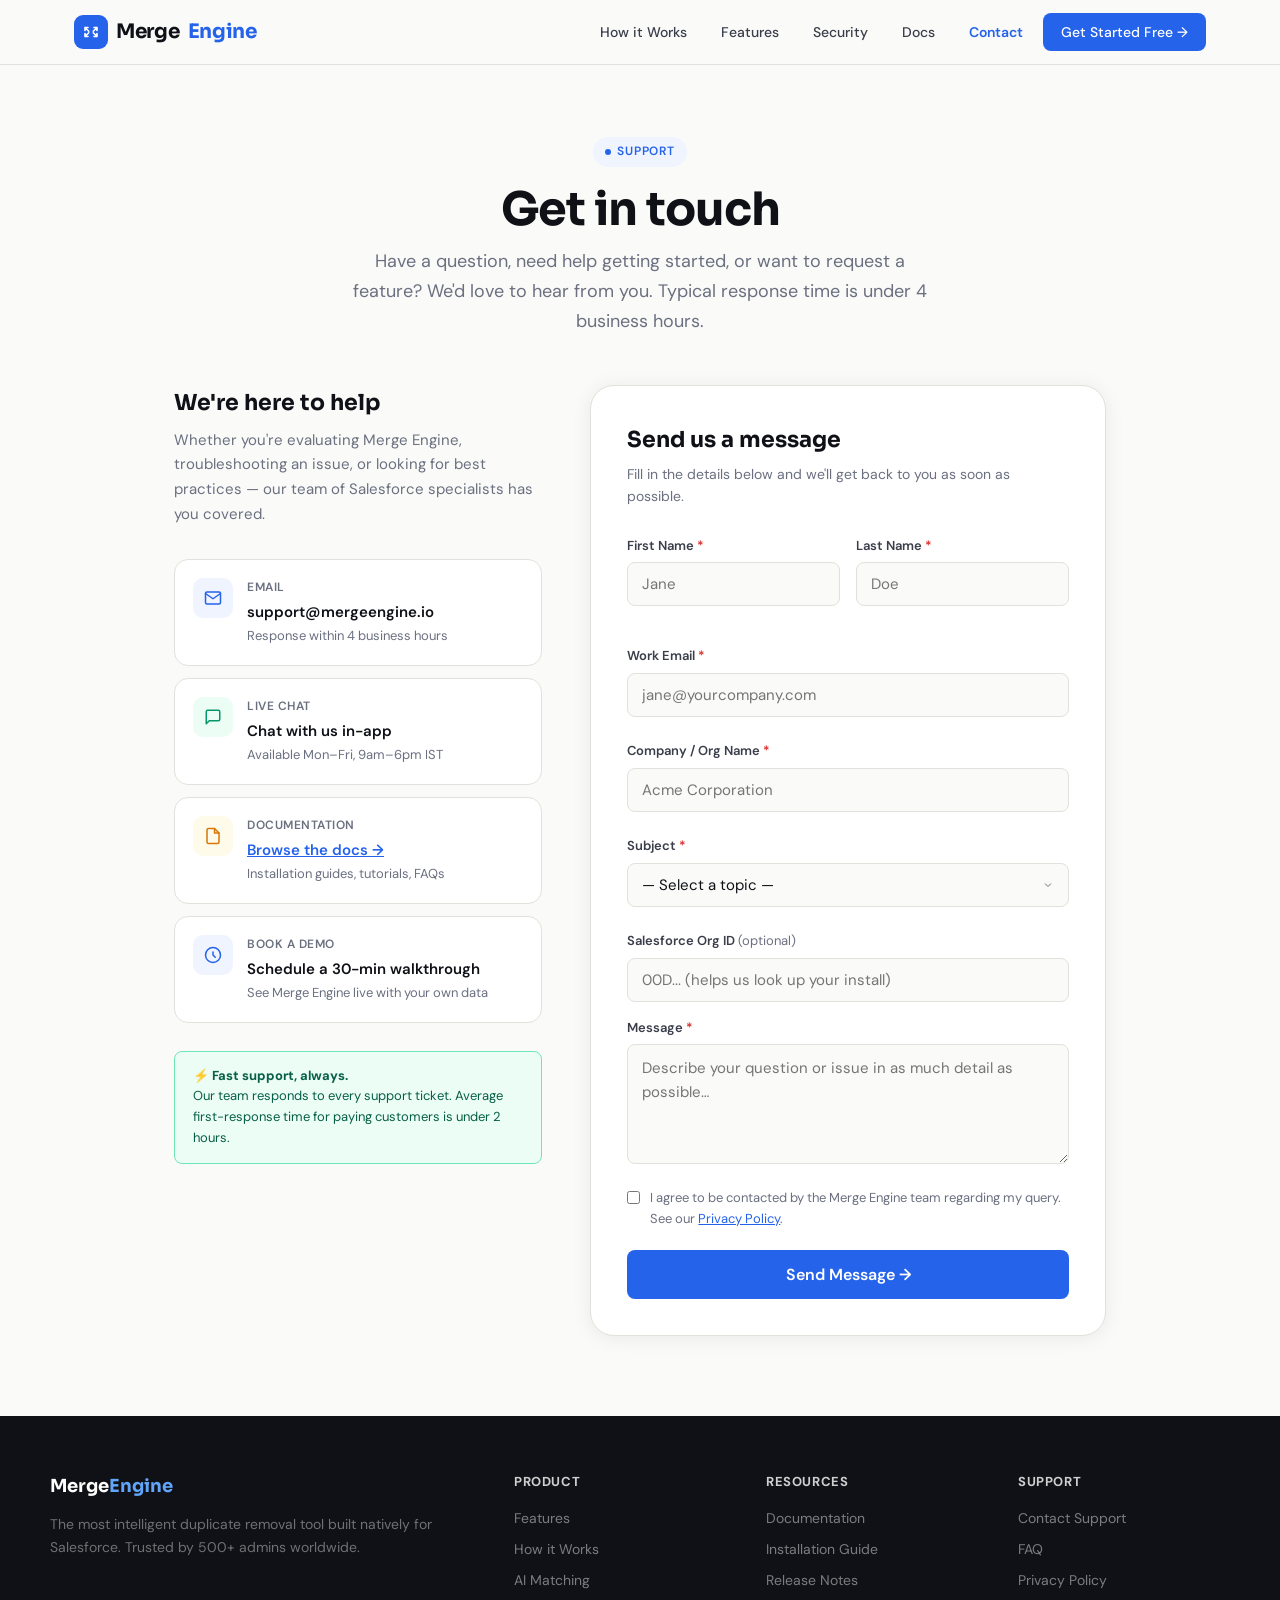
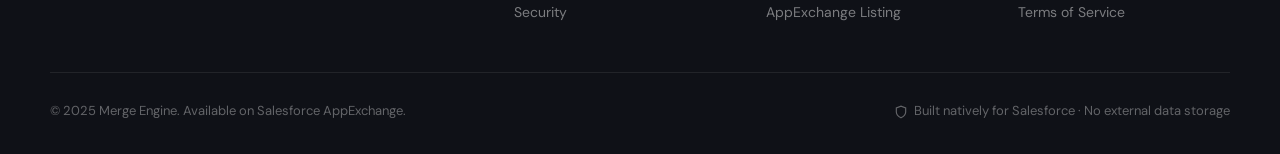
==== pages/contact.html @ 81a58c02 "Initial commit: Merge Website project" ====
<!DOCTYPE html>
<html lang="en">
<head>
<meta charset="UTF-8">
<meta name="viewport" content="width=device-width, initial-scale=1.0">
<title>Contact Us — Merge Engine</title>
<meta name="description" content="Get in touch with the Merge Engine team. We're here to help with installation, support, and any questions about Salesforce duplicate management.">
<link rel="preconnect" href="https://fonts.googleapis.com">
<link rel="preconnect" href="https://fonts.gstatic.com" crossorigin>
<link href="https://fonts.googleapis.com/css2?family=Sora:wght@300;400;500;600;700;800&family=DM+Sans:ital,opsz,wght@0,9..40,300;0,9..40,400;0,9..40,500;0,9..40,600;1,9..40,300&display=swap" rel="stylesheet">
<link rel="stylesheet" href="../css/styles.css">
</head>
<body>

<!-- LOADER -->
<div id="loader">
  <div class="loader-logo">Merge<span>Engine</span></div>
  <div class="loader-track"><div class="loader-fill" id="loaderFill"></div></div>
  <div class="loader-msg" id="loaderMsg">Loading…</div>
</div>

<!-- NAV -->
<nav id="mainNav">
  <div class="nav-inner">
    <a href="../index.html" class="nav-logo">
      <div class="logo-icon">
        <svg viewBox="0 0 24 24"><path d="M8 6H4v4M4 6l5 5M16 6h4v4M20 6l-5 5M8 18H4v-4M4 18l5-5M16 18h4v-4M20 18l-5-5"/></svg>
      </div>
      Merge<span style="color:var(--accent)">Engine</span>
    </a>
    <div class="nav-links">
      <a href="../index.html#how-it-works">How it Works</a>
      <a href="../index.html#features">Features</a>
      <a href="../index.html#security">Security</a>
      <a href="documentation.html">Docs</a>
      <a href="contact.html" style="color:var(--accent);font-weight:600">Contact</a>
      <a href="../index.html#get-started" class="nav-cta">Get Started Free →</a>
    </div>
    <button class="nav-hamburger" id="hamburger" aria-label="Menu">
      <span></span><span></span><span></span>
    </button>
  </div>
</nav>
<div class="mobile-menu" id="mobileMenu">
  <a href="../index.html#how-it-works" onclick="closeMobileMenu()">How it Works</a>
  <a href="../index.html#features" onclick="closeMobileMenu()">Features</a>
  <a href="../index.html#security" onclick="closeMobileMenu()">Security</a>
  <a href="documentation.html" onclick="closeMobileMenu()">Docs</a>
  <a href="contact.html" onclick="closeMobileMenu()">Contact</a>
  <a href="../index.html#get-started" onclick="closeMobileMenu()" style="background:var(--accent-soft);color:var(--accent);font-weight:600">Get Started Free →</a>
</div>

<!-- CONTACT HERO -->
<div class="contact-hero">
  <div class="section-tag" style="margin-bottom:16px"><div class="dot"></div> Support</div>
  <h1 class="section-headline" style="text-align:center;margin-bottom:12px">Get in touch</h1>
  <p class="section-sub center">Have a question, need help getting started, or want to request a feature? We'd love to hear from you. Typical response time is under 4 business hours.</p>
</div>

<!-- CONTACT GRID -->
<div class="contact-grid">

  <!-- LEFT: Info -->
  <div class="contact-info">
    <h3>We're here to help</h3>
    <p>Whether you're evaluating Merge Engine, troubleshooting an issue, or looking for best practices — our team of Salesforce specialists has you covered.</p>

    <div class="contact-method">
      <div class="cm-icon" style="background:var(--accent-soft)">
        <svg viewBox="0 0 24 24" stroke="var(--accent)"><path d="M4 4h16c1.1 0 2 .9 2 2v12c0 1.1-.9 2-2 2H4c-1.1 0-2-.9-2-2V6c0-1.1.9-2 2-2z"/><polyline points="22,6 12,13 2,6"/></svg>
      </div>
      <div>
        <div class="cm-label">Email</div>
        <div class="cm-value">support@mergeengine.io</div>
        <div class="cm-sub">Response within 4 business hours</div>
      </div>
    </div>

    <div class="contact-method">
      <div class="cm-icon" style="background:var(--green-soft)">
        <svg viewBox="0 0 24 24" stroke="var(--green)"><path d="M21 15a2 2 0 01-2 2H7l-4 4V5a2 2 0 012-2h14a2 2 0 012 2z"/></svg>
      </div>
      <div>
        <div class="cm-label">Live Chat</div>
        <div class="cm-value">Chat with us in-app</div>
        <div class="cm-sub">Available Mon–Fri, 9am–6pm IST</div>
      </div>
    </div>

    <div class="contact-method">
      <div class="cm-icon" style="background:var(--amber-soft)">
        <svg viewBox="0 0 24 24" stroke="var(--amber)"><path d="M14 2H6a2 2 0 00-2 2v16a2 2 0 002 2h12a2 2 0 002-2V8z"/><polyline points="14 2 14 8 20 8"/></svg>
      </div>
      <div>
        <div class="cm-label">Documentation</div>
        <div class="cm-value"><a href="documentation.html" style="color:var(--accent);text-decoration:underline">Browse the docs →</a></div>
        <div class="cm-sub">Installation guides, tutorials, FAQs</div>
      </div>
    </div>

    <div class="contact-method">
      <div class="cm-icon" style="background:var(--accent-soft)">
        <svg viewBox="0 0 24 24" stroke="var(--accent)"><circle cx="12" cy="12" r="10"/><path d="M12 8v4l3 3"/></svg>
      </div>
      <div>
        <div class="cm-label">Book a Demo</div>
        <div class="cm-value">Schedule a 30-min walkthrough</div>
        <div class="cm-sub">See Merge Engine live with your own data</div>
      </div>
    </div>

    <!-- Response time note -->
    <div style="margin-top:28px;background:var(--green-soft);border:1px solid #6ee7b7;border-radius:var(--radius-sm);padding:14px 18px;font-size:13px;color:#065f46;line-height:1.6">
      <strong>⚡ Fast support, always.</strong><br>
      Our team responds to every support ticket. Average first-response time for paying customers is under 2 hours.
    </div>
  </div>

  <!-- RIGHT: Form -->
  <div class="contact-form-card">
    <h3>Send us a message</h3>
    <p>Fill in the details below and we'll get back to you as soon as possible.</p>

    <form id="contactForm" novalidate>
      <div class="form-row">
        <div class="form-group">
          <label for="firstName">First Name <span style="color:var(--red)">*</span></label>
          <input type="text" id="firstName" name="firstName" placeholder="Jane" autocomplete="given-name">
          <span class="field-error" id="firstNameError"></span>
        </div>
        <div class="form-group">
          <label for="lastName">Last Name <span style="color:var(--red)">*</span></label>
          <input type="text" id="lastName" name="lastName" placeholder="Doe" autocomplete="family-name">
          <span class="field-error" id="lastNameError"></span>
        </div>
      </div>

      <div class="form-group">
        <label for="email">Work Email <span style="color:var(--red)">*</span></label>
        <input type="email" id="email" name="email" placeholder="jane@yourcompany.com" autocomplete="email">
        <span class="field-error" id="emailError"></span>
      </div>

      <div class="form-group">
        <label for="company">Company / Org Name <span style="color:var(--red)">*</span></label>
        <input type="text" id="company" name="company" placeholder="Acme Corporation" autocomplete="organization">
        <span class="field-error" id="companyError"></span>
      </div>

      <div class="form-group">
        <label for="subject">Subject <span style="color:var(--red)">*</span></label>
        <select id="subject" name="subject">
          <option value="">— Select a topic —</option>
          <option value="installation">Installation Help</option>
          <option value="merging">Merging Records Issue</option>
          <option value="ai-matching">AI / Duplicate Matching</option>
          <option value="billing">Billing &amp; Licensing</option>
          <option value="feature-request">Feature Request</option>
          <option value="demo">Request a Demo</option>
          <option value="security">Security / Compliance</option>
          <option value="other">Other</option>
        </select>
        <span class="field-error" id="subjectError"></span>
      </div>

      <div class="form-group">
        <label for="sfOrg">Salesforce Org ID <span style="color:var(--ink3);font-weight:400">(optional)</span></label>
        <input type="text" id="sfOrg" name="sfOrg" placeholder="00D... (helps us look up your install)">
      </div>

      <div class="form-group">
        <label for="message">Message <span style="color:var(--red)">*</span></label>
        <textarea id="message" name="message" placeholder="Describe your question or issue in as much detail as possible…"></textarea>
        <span class="field-error" id="messageError"></span>
      </div>

      <div class="form-group" style="flex-direction:row;align-items:flex-start;gap:10px;margin-bottom:20px">
        <input type="checkbox" id="consent" name="consent" style="width:auto;margin-top:3px;accent-color:var(--accent)">
        <label for="consent" style="font-size:13px;color:var(--ink3);font-weight:400;cursor:pointer">
          I agree to be contacted by the Merge Engine team regarding my query. See our <a href="privacy.html" style="color:var(--accent);text-decoration:underline">Privacy Policy</a>.
        </label>
      </div>

      <button type="submit" class="form-submit">
        <span class="btn-text">Send Message →</span>
        <span class="btn-spinner" style="display:none">
          <svg width="16" height="16" viewBox="0 0 24 24" fill="none" stroke="currentColor" stroke-width="2.5" style="animation:spin 0.8s linear infinite"><path d="M12 2v4M12 18v4M4.93 4.93l2.83 2.83M16.24 16.24l2.83 2.83M2 12h4M18 12h4M4.93 19.07l2.83-2.83M16.24 7.76l2.83-2.83"/></svg>
        </span>
      </button>
    </form>

    <div class="success-banner" id="successBanner">
      <h4>✓ Message sent successfully!</h4>
      <p>Thanks for reaching out. We'll reply to your email within 4 business hours. In the meantime, you might find your answer in our <a href="documentation.html" style="color:#047857;text-decoration:underline;font-weight:600">documentation</a>.</p>
    </div>
  </div>
</div>

<!-- FOOTER -->
<footer>
  <div class="footer-inner">
    <div class="footer-top">
      <div class="footer-brand">
        <div class="footer-logo-text">Merge<span>Engine</span></div>
        <p>The most intelligent duplicate removal tool built natively for Salesforce. Trusted by 500+ admins worldwide.</p>
      </div>
      <div class="footer-col">
        <h5>Product</h5>
        <a href="../index.html#features">Features</a>
        <a href="../index.html#how-it-works">How it Works</a>
        <a href="../index.html#ai">AI Matching</a>
        <a href="../index.html#security">Security</a>
      </div>
      <div class="footer-col">
        <h5>Resources</h5>
        <a href="documentation.html">Documentation</a>
        <a href="documentation.html#installation">Installation Guide</a>
        <a href="documentation.html#release-notes">Release Notes</a>
        <a href="https://appexchange.salesforce.com" target="_blank">AppExchange Listing</a>
      </div>
      <div class="footer-col">
        <h5>Support</h5>
        <a href="contact.html">Contact Support</a>
        <a href="../index.html#faq">FAQ</a>
        <a href="privacy.html">Privacy Policy</a>
        <a href="terms.html">Terms of Service</a>
      </div>
    </div>
    <div class="footer-bottom">
      <div style="font-size:13px;color:rgba(255,255,255,0.35)">© 2025 Merge Engine. Available on Salesforce AppExchange.</div>
      <div style="display:flex;align-items:center;gap:6px;font-size:13px;color:rgba(255,255,255,0.35)">
        <svg width="14" height="14" viewBox="0 0 24 24" fill="none" stroke="currentColor" stroke-width="2" stroke-linecap="round"><path d="M12 22s8-4 8-10V5l-8-3-8 3v7c0 6 8 10 8 10z"/></svg>
        Built natively for Salesforce · No external data storage
      </div>
    </div>
  </div>
</footer>

<style>
@keyframes spin { to { transform: rotate(360deg); } }
</style>
<script src="../js/main.js"></script>
</body>
</html>
---- css/styles.css ----
:root {
  --ink: #0f1117;
  --ink2: #3a3d4a;
  --ink3: #6b7080;
  --bg: #fafaf8;
  --bg2: #f3f2ee;
  --bg3: #eae9e3;
  --white: #ffffff;
  --accent: #2563eb;
  --accent2: #1d4ed8;
  --accent-soft: #eff4ff;
  --accent-mid: #bfcfff;
  --green: #059669;
  --green-soft: #ecfdf5;
  --amber: #d97706;
  --amber-soft: #fffbeb;
  --red: #dc2626;
  --red-soft: #fef2f2;
  --border: #e2e1db;
  --border2: #cccbc4;
  --radius: 14px;
  --radius-sm: 8px;
  --radius-lg: 24px;
  --shadow: 0 2px 20px rgba(15,17,23,0.07);
  --shadow-lg: 0 8px 48px rgba(15,17,23,0.12);
  --font: 'DM Sans', sans-serif;
  --font-display: 'Sora', sans-serif;
}
*,*::before,*::after{box-sizing:border-box;margin:0;padding:0}
html{scroll-behavior:smooth;font-size:16px}
body{font-family:var(--font);background:var(--bg);color:var(--ink);line-height:1.6;overflow-x:hidden}
img{max-width:100%;display:block}
a{color:inherit;text-decoration:none}
button{cursor:pointer;font-family:var(--font)}

/* ── LOADER ── */
#loader{position:fixed;inset:0;background:var(--white);z-index:9999;display:flex;flex-direction:column;align-items:center;justify-content:center;gap:20px;transition:opacity 0.5s,visibility 0.5s}
#loader.hidden{opacity:0;visibility:hidden;pointer-events:none}
.loader-logo{font-family:var(--font-display);font-size:28px;font-weight:700;letter-spacing:-0.5px;color:var(--ink)}
.loader-logo span{color:var(--accent)}
.loader-track{width:200px;height:3px;background:var(--bg3);border-radius:99px;overflow:hidden}
.loader-fill{height:100%;width:0;background:var(--accent);border-radius:99px;transition:width 0.4s ease}
.loader-msg{font-size:13px;color:var(--ink3);font-weight:400}

/* ── NAV ── */
nav{position:sticky;top:0;z-index:100;background:rgba(250,250,248,0.88);backdrop-filter:blur(16px);border-bottom:1px solid var(--border);transition:box-shadow 0.3s}
nav.scrolled{box-shadow:var(--shadow)}
.nav-inner{max-width:1180px;margin:0 auto;padding:0 24px;height:64px;display:flex;align-items:center;justify-content:space-between}
.nav-logo{font-family:var(--font-display);font-size:20px;font-weight:700;letter-spacing:-0.3px;display:flex;align-items:center;gap:8px}
.nav-logo .logo-icon{width:34px;height:34px;background:var(--accent);border-radius:9px;display:flex;align-items:center;justify-content:center}
.nav-logo .logo-icon svg{width:18px;height:18px;fill:none;stroke:#fff;stroke-width:2.2;stroke-linecap:round;stroke-linejoin:round}
.nav-links{display:flex;align-items:center;gap:6px}
.nav-links a{font-size:14px;font-weight:500;color:var(--ink2);padding:6px 14px;border-radius:var(--radius-sm);transition:background 0.15s,color 0.15s}
.nav-links a:hover{background:var(--bg2);color:var(--ink)}
.nav-cta{background:var(--accent);color:#fff!important;border-radius:var(--radius-sm);padding:8px 18px!important;font-size:14px!important;transition:background 0.15s,transform 0.1s!important}
.nav-cta:hover{background:var(--accent2)!important;transform:translateY(-1px)!important}
.nav-hamburger{display:none;flex-direction:column;gap:5px;padding:6px;border:none;background:none;cursor:pointer}
.nav-hamburger span{display:block;width:22px;height:2px;background:var(--ink);border-radius:2px;transition:all 0.25s}
.mobile-menu{display:none;position:fixed;top:64px;left:0;right:0;background:var(--white);border-bottom:1px solid var(--border);padding:16px 24px;flex-direction:column;gap:4px;z-index:99}
.mobile-menu.open{display:flex}
.mobile-menu a{font-size:15px;font-weight:500;color:var(--ink2);padding:10px 14px;border-radius:var(--radius-sm);transition:background 0.15s}
.mobile-menu a:hover{background:var(--bg2)}

/* ── SECTIONS ── */
.section{padding:88px 24px}
.section-inner{max-width:1180px;margin:0 auto}
.section-tag{display:inline-flex;align-items:center;gap:6px;font-size:12px;font-weight:600;text-transform:uppercase;letter-spacing:0.8px;color:var(--accent);background:var(--accent-soft);padding:5px 12px;border-radius:99px;margin-bottom:16px}
.section-tag .dot{width:6px;height:6px;background:var(--accent);border-radius:50%}
h1,h2,h3{font-family:var(--font-display)}
.hero-headline{font-size:clamp(42px,6vw,76px);font-weight:800;line-height:1.08;letter-spacing:-2px;color:var(--ink);margin-bottom:22px}
.hero-headline em{font-style:normal;color:var(--accent)}
.section-headline{font-size:clamp(30px,4vw,46px);font-weight:700;line-height:1.15;letter-spacing:-1px;color:var(--ink);margin-bottom:14px}
.section-sub{font-size:clamp(16px,2vw,18px);color:var(--ink3);line-height:1.65;max-width:580px}
.section-sub.center{margin:0 auto;text-align:center}

/* ── HERO ── */
.hero{padding:80px 24px 0;overflow:hidden}
.hero-inner{max-width:1180px;margin:0 auto;display:grid;grid-template-columns:1fr 1fr;gap:64px;align-items:center}
.hero-badge{display:inline-flex;align-items:center;gap:8px;background:var(--green-soft);border:1px solid #a7f3d0;color:#065f46;font-size:12px;font-weight:600;padding:5px 12px;border-radius:99px;margin-bottom:24px}
.hero-badge .pulse{width:8px;height:8px;background:var(--green);border-radius:50%;animation:pulse 2s infinite}
@keyframes pulse{0%,100%{transform:scale(1);opacity:1}50%{transform:scale(1.4);opacity:0.7}}
.hero-desc{font-size:18px;color:var(--ink3);line-height:1.65;margin-bottom:32px;max-width:480px}
.hero-actions{display:flex;flex-wrap:wrap;gap:12px;align-items:center}
.btn-primary{display:inline-flex;align-items:center;gap:8px;background:var(--accent);color:#fff;font-family:var(--font);font-size:16px;font-weight:600;padding:14px 28px;border-radius:var(--radius-sm);border:none;transition:background 0.15s,transform 0.15s,box-shadow 0.15s;box-shadow:0 4px 14px rgba(37,99,235,0.35)}
.btn-primary:hover{background:var(--accent2);transform:translateY(-2px);box-shadow:0 8px 24px rgba(37,99,235,0.4)}
.btn-secondary{display:inline-flex;align-items:center;gap:8px;background:var(--white);color:var(--ink);font-family:var(--font);font-size:16px;font-weight:500;padding:14px 28px;border-radius:var(--radius-sm);border:1.5px solid var(--border2);transition:background 0.15s,border-color 0.15s}
.btn-secondary:hover{background:var(--bg2);border-color:var(--ink3)}
.hero-trust{margin-top:40px;display:flex;align-items:center;gap:14px;flex-wrap:wrap}
.hero-trust-text{font-size:13px;color:var(--ink3)}
.hero-trust-avatars{display:flex}
.avatar{width:32px;height:32px;border-radius:50%;border:2px solid var(--white);background:var(--accent-mid);margin-left:-8px;display:flex;align-items:center;justify-content:center;font-size:11px;font-weight:700;color:var(--accent)}
.avatar:first-child{margin-left:0}
.hero-stars{display:flex;align-items:center;gap:4px;color:#f59e0b;font-size:14px}
.hero-visual{position:relative}
.hero-mockup{background:var(--white);border:1px solid var(--border);border-radius:var(--radius-lg);overflow:hidden;box-shadow:var(--shadow-lg);animation:floatUp 0.8s ease 0.3s both}
@keyframes floatUp{from{opacity:0;transform:translateY(24px)}to{opacity:1;transform:translateY(0)}}
.mockup-bar{background:var(--bg2);padding:12px 16px;display:flex;align-items:center;gap:8px;border-bottom:1px solid var(--border)}
.mockup-dots{display:flex;gap:6px}
.mockup-dot{width:11px;height:11px;border-radius:50%}
.mockup-dot.r{background:#fc5f57}
.mockup-dot.y{background:#febc2e}
.mockup-dot.g{background:#28c840}
.mockup-title{font-size:12px;font-weight:600;color:var(--ink3);margin:0 auto}
.mockup-body{padding:20px}
.mockup-header{display:flex;align-items:center;gap:10px;margin-bottom:16px}
.mockup-icon{width:36px;height:36px;background:var(--accent);border-radius:9px;display:flex;align-items:center;justify-content:center}
.mockup-icon svg{width:18px;height:18px;stroke:#fff;fill:none;stroke-width:2;stroke-linecap:round}
.mockup-text h4{font-size:16px;font-weight:700;font-family:var(--font-display);color:var(--ink)}
.mockup-text p{font-size:12px;color:var(--ink3)}
.mockup-modes{display:flex;gap:6px;margin-bottom:16px}
.mockup-mode{flex:1;padding:8px;border-radius:var(--radius-sm);font-size:12px;font-weight:600;text-align:center;border:1.5px solid var(--border)}
.mockup-mode.active{background:var(--accent-soft);border-color:var(--accent-mid);color:var(--accent)}
.mockup-mode.ai{display:flex;align-items:center;justify-content:center;gap:4px}
.ai-badge{background:var(--accent);color:#fff;font-size:9px;font-weight:700;padding:1px 5px;border-radius:4px}
.mockup-group{background:var(--bg);border:1px solid var(--border);border-radius:var(--radius-sm);margin-bottom:8px;overflow:hidden}
.group-header{background:var(--bg2);padding:8px 12px;display:flex;align-items:center;gap:8px;font-size:11px;font-weight:600}
.group-badge{background:var(--accent-soft);color:var(--accent);padding:2px 7px;border-radius:4px;font-size:10px}
.group-count{color:var(--ink3);margin-left:auto;font-size:10px}
.group-row{padding:8px 12px;display:flex;align-items:center;gap:8px;border-top:1px solid var(--border);font-size:11px}
.group-row.primary{background:#f0fdf4}
.star{color:#f59e0b;font-size:12px}
.row-name{font-weight:600;color:var(--ink);flex:1}
.row-email{color:var(--ink3);font-size:10px}
.match-pct{background:var(--green-soft);color:var(--green);font-size:10px;font-weight:700;padding:2px 6px;border-radius:4px}
.merge-btn{display:block;width:100%;margin-top:12px;background:var(--accent);color:#fff;border:none;border-radius:var(--radius-sm);padding:10px;font-size:13px;font-weight:600;cursor:pointer;transition:background 0.15s}
.merge-btn:hover{background:var(--accent2)}
.floating-card{position:absolute;background:var(--white);border:1px solid var(--border);border-radius:var(--radius);padding:12px 16px;box-shadow:var(--shadow-lg);font-size:12px;animation:floatCard 6s ease-in-out infinite}
.fc-1{top:-18px;right:-16px;animation-delay:-2s}
.fc-2{bottom:60px;left:-24px;animation-delay:-4s}
@keyframes floatCard{0%,100%{transform:translateY(0)}50%{transform:translateY(-8px)}}
.fc-num{font-size:22px;font-weight:800;font-family:var(--font-display);color:var(--accent)}
.fc-label{color:var(--ink3);font-size:11px;margin-top:1px}
.fc-icon{display:flex;align-items:center;gap:6px;margin-bottom:4px}
.fc-dot{width:8px;height:8px;border-radius:50%}

/* ── STATS BAR ── */
.stats-bar{background:var(--ink);padding:40px 24px}
.stats-inner{max-width:1180px;margin:0 auto;display:grid;grid-template-columns:repeat(4,1fr);gap:1px;background:rgba(255,255,255,0.08);border-radius:var(--radius)}
.stat-item{background:var(--ink);padding:28px 24px;border-radius:var(--radius);text-align:center}
.stat-num{font-family:var(--font-display);font-size:clamp(28px,4vw,42px);font-weight:800;color:#fff;letter-spacing:-1px}
.stat-label{font-size:14px;color:rgba(255,255,255,0.5);margin-top:4px;font-weight:400}

/* ── HOW IT WORKS ── */
.steps{display:grid;grid-template-columns:repeat(4,1fr);gap:0;margin-top:60px;position:relative}
.steps::before{content:'';position:absolute;top:32px;left:calc(25% - 2px);right:calc(25% - 2px);height:2px;background-image:repeating-linear-gradient(90deg,var(--accent-mid) 0,var(--accent-mid) 6px,transparent 6px,transparent 12px)}
.step-card{padding:0 20px;text-align:center;position:relative}
.step-num{width:64px;height:64px;border-radius:50%;background:var(--white);border:2px solid var(--accent-mid);display:flex;align-items:center;justify-content:center;font-family:var(--font-display);font-size:22px;font-weight:800;color:var(--accent);margin:0 auto 20px;position:relative;z-index:1;box-shadow:0 0 0 6px var(--bg)}
.step-title{font-family:var(--font-display);font-size:16px;font-weight:700;color:var(--ink);margin-bottom:8px}
.step-desc{font-size:14px;color:var(--ink3);line-height:1.6}

/* ── FEATURES ── */
.features-grid{display:grid;grid-template-columns:1fr 1fr;gap:24px;margin-top:56px}
.feature-card{background:var(--white);border:1px solid var(--border);border-radius:var(--radius-lg);padding:32px;transition:box-shadow 0.2s,transform 0.2s}
.feature-card:hover{box-shadow:var(--shadow-lg);transform:translateY(-3px)}
.feature-card.wide{grid-column:span 2}
.feature-icon{width:48px;height:48px;border-radius:var(--radius-sm);display:flex;align-items:center;justify-content:center;margin-bottom:20px}
.feature-icon svg{width:22px;height:22px;stroke-width:2;stroke-linecap:round;stroke-linejoin:round}
.feature-icon.blue{background:var(--accent-soft)}
.feature-icon.blue svg{stroke:var(--accent)}
.feature-icon.green{background:var(--green-soft)}
.feature-icon.green svg{stroke:var(--green)}
.feature-icon.amber{background:var(--amber-soft)}
.feature-icon.amber svg{stroke:var(--amber)}
.feature-icon.red{background:var(--red-soft)}
.feature-icon.red svg{stroke:var(--red)}
.feature-card h3{font-family:var(--font-display);font-size:20px;font-weight:700;color:var(--ink);margin-bottom:10px;letter-spacing:-0.3px}
.feature-card p{font-size:15px;color:var(--ink3);line-height:1.65}
.feature-tags{display:flex;flex-wrap:wrap;gap:6px;margin-top:18px}
.feature-tag{font-size:12px;font-weight:500;padding:4px 10px;border-radius:6px;background:var(--bg2);color:var(--ink2)}

/* ── AI SECTION ── */
.ai-section{background:linear-gradient(135deg,#0f1117 0%,#1a1d2e 50%,#0f1117 100%);padding:88px 24px;position:relative;overflow:hidden}
.ai-bg-grid{position:absolute;inset:0;background-image:linear-gradient(rgba(37,99,235,0.07) 1px,transparent 1px),linear-gradient(90deg,rgba(37,99,235,0.07) 1px,transparent 1px);background-size:40px 40px;pointer-events:none}
.ai-inner{max-width:1180px;margin:0 auto;position:relative;display:grid;grid-template-columns:1fr 1fr;gap:64px;align-items:center}
.ai-tag{display:inline-flex;align-items:center;gap:6px;background:rgba(37,99,235,0.2);border:1px solid rgba(37,99,235,0.3);color:#93c5fd;font-size:12px;font-weight:600;padding:5px 12px;border-radius:99px;margin-bottom:16px;text-transform:uppercase;letter-spacing:0.8px}
.ai-headline{font-family:var(--font-display);font-size:clamp(28px,4vw,44px);font-weight:800;letter-spacing:-1px;color:#fff;line-height:1.1;margin-bottom:16px}
.ai-sub{font-size:16px;color:rgba(255,255,255,0.55);line-height:1.65;margin-bottom:32px}
.ai-chips{display:flex;flex-wrap:wrap;gap:8px;margin-bottom:28px}
.ai-chip{display:flex;align-items:center;gap:6px;background:rgba(255,255,255,0.07);border:1px solid rgba(255,255,255,0.12);color:rgba(255,255,255,0.75);font-size:13px;font-weight:500;padding:7px 14px;border-radius:99px}
.ai-chip .chip-dot{width:7px;height:7px;border-radius:50%;background:#60a5fa}
.ai-visual{background:rgba(255,255,255,0.04);border:1px solid rgba(255,255,255,0.1);border-radius:var(--radius-lg);padding:24px;backdrop-filter:blur(8px)}
.ai-field-grid{display:flex;flex-wrap:wrap;gap:8px;margin-top:14px}
.ai-field-chip{padding:8px 14px;border-radius:99px;font-size:13px;font-weight:500;cursor:pointer;transition:all 0.2s}
.ai-field-chip.selected{background:rgba(37,99,235,0.3);border:1.5px solid #60a5fa;color:#93c5fd}
.ai-field-chip.unselected{background:rgba(255,255,255,0.06);border:1px solid rgba(255,255,255,0.12);color:rgba(255,255,255,0.5)}
.ai-mode-row{display:flex;gap:6px;margin-top:6px}
.ai-mode-btn{flex:1;padding:5px;border-radius:6px;border:1px solid rgba(255,255,255,0.12);background:rgba(255,255,255,0.05);color:rgba(255,255,255,0.5);font-size:11px;font-weight:600;cursor:pointer;transition:all 0.2s}
.ai-mode-btn.active{background:rgba(37,99,235,0.3);border-color:#60a5fa;color:#93c5fd}
.ai-result-preview{margin-top:20px;background:rgba(255,255,255,0.04);border:1px solid rgba(255,255,255,0.08);border-radius:var(--radius-sm);overflow:hidden}
.ai-result-row{padding:10px 14px;display:flex;align-items:center;gap:10px;border-bottom:1px solid rgba(255,255,255,0.06);font-size:12px;color:rgba(255,255,255,0.7)}
.ai-result-row:last-child{border-bottom:none}
.ai-match-pct{font-weight:700;font-size:13px;color:#34d399;min-width:42px}
.ai-match-field{color:#93c5fd;font-size:11px}

/* ── SECURITY ── */
.security-grid{display:grid;grid-template-columns:repeat(3,1fr);gap:20px;margin-top:52px}
.security-card{background:var(--white);border:1px solid var(--border);border-radius:var(--radius);padding:28px;position:relative;overflow:hidden}
.security-card::before{content:'';position:absolute;top:0;left:0;right:0;height:3px;border-radius:var(--radius) var(--radius) 0 0}
.security-card.s1::before{background:var(--accent)}
.security-card.s2::before{background:var(--green)}
.security-card.s3::before{background:var(--amber)}
.security-card.s4::before{background:#8b5cf6}
.security-card.s5::before{background:#ec4899}
.security-card.s6::before{background:var(--red)}
.security-card h4{font-family:var(--font-display);font-size:17px;font-weight:700;color:var(--ink);margin-bottom:8px;display:flex;align-items:center;gap:10px}
.sec-icon{width:32px;height:32px;border-radius:8px;display:flex;align-items:center;justify-content:center;flex-shrink:0}
.sec-icon svg{width:16px;height:16px;stroke-width:2;stroke-linecap:round;stroke-linejoin:round;fill:none}
.security-card p{font-size:14px;color:var(--ink3);line-height:1.6}

/* ── BEFORE AFTER ── */
.ba-grid{display:grid;grid-template-columns:1fr 1fr;gap:24px;margin-top:48px}
.ba-card{border-radius:var(--radius-lg);padding:32px;position:relative;overflow:hidden}
.ba-card.before{background:#fff5f5;border:1.5px solid #fca5a5}
.ba-card.after{background:#f0fdf4;border:1.5px solid #86efac}
.ba-label{display:inline-flex;align-items:center;gap:6px;font-size:12px;font-weight:700;text-transform:uppercase;letter-spacing:0.8px;padding:5px 12px;border-radius:99px;margin-bottom:20px}
.ba-card.before .ba-label{background:#fca5a5;color:#7f1d1d}
.ba-card.after .ba-label{background:#86efac;color:#14532d}
.ba-list{list-style:none;display:flex;flex-direction:column;gap:10px}
.ba-list li{display:flex;align-items:flex-start;gap:10px;font-size:15px;color:var(--ink2)}
.ba-list .icon{width:20px;height:20px;border-radius:50%;display:flex;align-items:center;justify-content:center;flex-shrink:0;margin-top:1px;font-size:10px;font-weight:700}
.ba-card.before .icon{background:#fca5a5;color:#7f1d1d}
.ba-card.after .icon{background:#86efac;color:#14532d}

/* ── TESTIMONIALS ── */
.testimonials{background:var(--bg2);padding:88px 24px}
.testi-grid{display:grid;grid-template-columns:repeat(3,1fr);gap:20px;margin-top:48px}
.testi-card{background:var(--white);border:1px solid var(--border);border-radius:var(--radius-lg);padding:28px;position:relative;transition:box-shadow 0.2s}
.testi-card:hover{box-shadow:var(--shadow)}
.testi-quote{font-size:32px;color:var(--accent-mid);font-family:Georgia,serif;line-height:1;margin-bottom:12px}
.testi-text{font-size:15px;color:var(--ink2);line-height:1.65;margin-bottom:20px;font-style:italic}
.testi-author{display:flex;align-items:center;gap:12px}
.testi-avatar{width:40px;height:40px;border-radius:50%;display:flex;align-items:center;justify-content:center;font-size:13px;font-weight:700;flex-shrink:0}
.testi-name{font-size:14px;font-weight:600;color:var(--ink)}
.testi-role{font-size:12px;color:var(--ink3)}
.testi-stars{display:flex;gap:2px;color:#f59e0b;font-size:12px;margin-bottom:10px}

/* ── PRICING / APPEXCHANGE ── */
.price-section{padding:88px 24px;background:var(--white)}
.price-inner{max-width:860px;margin:0 auto;text-align:center}
.appex-card{background:var(--bg);border:2px solid var(--accent-mid);border-radius:var(--radius-lg);padding:48px;margin-top:40px;text-align:center;position:relative;overflow:hidden}
.appex-card::before{content:'MANAGED PACKAGE · APPEXCHANGE LISTED';position:absolute;top:18px;right:-32px;background:var(--accent);color:#fff;font-size:10px;font-weight:700;padding:6px 40px;transform:rotate(15deg);letter-spacing:0.8px}
.appex-badge{display:inline-flex;align-items:center;gap:8px;background:var(--accent-soft);border:1px solid var(--accent-mid);color:var(--accent);font-size:13px;font-weight:600;padding:8px 18px;border-radius:99px;margin-bottom:20px}
.appex-title{font-family:var(--font-display);font-size:32px;font-weight:800;letter-spacing:-0.5px;color:var(--ink);margin-bottom:10px}
.appex-sub{font-size:16px;color:var(--ink3);margin-bottom:28px}
.appex-features{display:flex;flex-wrap:wrap;justify-content:center;gap:10px;margin-bottom:32px}
.appex-feat{display:flex;align-items:center;gap:6px;font-size:14px;font-weight:500;color:var(--ink2)}
.appex-feat::before{content:'✓';width:20px;height:20px;background:var(--green-soft);color:var(--green);border-radius:50%;display:flex;align-items:center;justify-content:center;font-size:11px;font-weight:700;flex-shrink:0}

/* ── FAQ ── */
.faq-section{padding:88px 24px;background:var(--bg)}
.faq-grid{max-width:760px;margin:48px auto 0;display:flex;flex-direction:column;gap:2px}
.faq-item{background:var(--white);border:1px solid var(--border);border-radius:var(--radius-sm);overflow:hidden}
.faq-q{display:flex;align-items:center;justify-content:space-between;padding:20px 24px;cursor:pointer;font-size:16px;font-weight:600;color:var(--ink);user-select:none;gap:16px}
.faq-q:hover{background:var(--bg)}
.faq-toggle{width:28px;height:28px;border-radius:50%;background:var(--bg2);display:flex;align-items:center;justify-content:center;flex-shrink:0;transition:transform 0.25s,background 0.15s;font-size:16px;color:var(--ink2)}
.faq-item.open .faq-toggle{transform:rotate(45deg);background:var(--accent-soft);color:var(--accent)}
.faq-a{max-height:0;overflow:hidden;transition:max-height 0.35s ease,padding 0.2s}
.faq-item.open .faq-a{max-height:300px;padding:0 24px 20px}
.faq-a p{font-size:15px;color:var(--ink3);line-height:1.7}

/* ── CTA ── */
.cta-section{background:var(--accent);padding:88px 24px;text-align:center;position:relative;overflow:hidden}
.cta-section::before{content:'';position:absolute;inset:0;background:radial-gradient(ellipse at 30% 50%,rgba(255,255,255,0.1) 0%,transparent 60%)}
.cta-section::after{content:'';position:absolute;inset:0;background:radial-gradient(ellipse at 70% 50%,rgba(255,255,255,0.08) 0%,transparent 60%)}
.cta-inner{position:relative;z-index:1;max-width:640px;margin:0 auto}
.cta-inner h2{font-family:var(--font-display);font-size:clamp(28px,4vw,46px);font-weight:800;color:#fff;letter-spacing:-1px;margin-bottom:14px}
.cta-inner p{font-size:17px;color:rgba(255,255,255,0.75);margin-bottom:32px}
.btn-white{background:#fff;color:var(--accent);font-family:var(--font);font-size:16px;font-weight:700;padding:14px 32px;border-radius:var(--radius-sm);border:none;cursor:pointer;transition:transform 0.15s,box-shadow 0.15s;display:inline-block}
.btn-white:hover{transform:translateY(-2px);box-shadow:0 8px 28px rgba(0,0,0,0.18)}

/* ── FOOTER ── */
footer{background:var(--ink);color:rgba(255,255,255,0.55);padding:56px 24px 32px}
.footer-inner{max-width:1180px;margin:0 auto}
.footer-top{display:grid;grid-template-columns:2fr 1fr 1fr 1fr;gap:40px;margin-bottom:40px}
.footer-brand p{font-size:14px;line-height:1.65;margin-top:12px;color:rgba(255,255,255,0.4)}
.footer-col h5{font-size:13px;font-weight:700;color:rgba(255,255,255,0.8);text-transform:uppercase;letter-spacing:0.6px;margin-bottom:14px}
.footer-col a{display:block;font-size:14px;color:rgba(255,255,255,0.45);margin-bottom:9px;transition:color 0.15s}
.footer-col a:hover{color:rgba(255,255,255,0.85)}
.footer-bottom{border-top:1px solid rgba(255,255,255,0.08);padding-top:28px;display:flex;justify-content:space-between;align-items:center;flex-wrap:wrap;gap:12px;font-size:13px}
.footer-logo-text{font-family:var(--font-display);font-size:18px;font-weight:700;color:#fff}
.footer-logo-text span{color:#60a5fa}

/* ── CONTACT PAGE ── */
.contact-hero{padding:72px 24px 48px;text-align:center}
.contact-grid{display:grid;grid-template-columns:1fr 1.4fr;gap:48px;max-width:980px;margin:0 auto;padding:0 24px 80px}
.contact-info h3{font-family:var(--font-display);font-size:22px;font-weight:700;color:var(--ink);margin-bottom:8px}
.contact-info p{font-size:15px;color:var(--ink3);line-height:1.65;margin-bottom:32px}
.contact-method{display:flex;align-items:flex-start;gap:14px;padding:18px;background:var(--white);border:1px solid var(--border);border-radius:var(--radius);margin-bottom:12px;transition:box-shadow 0.2s}
.contact-method:hover{box-shadow:var(--shadow)}
.cm-icon{width:40px;height:40px;border-radius:10px;display:flex;align-items:center;justify-content:center;flex-shrink:0}
.cm-icon svg{width:18px;height:18px;stroke-width:2;stroke-linecap:round;stroke-linejoin:round;fill:none}
.cm-label{font-size:12px;font-weight:600;text-transform:uppercase;letter-spacing:0.5px;color:var(--ink3);margin-bottom:3px}
.cm-value{font-size:15px;font-weight:600;color:var(--ink)}
.cm-sub{font-size:13px;color:var(--ink3);margin-top:2px}
.contact-form-card{background:var(--white);border:1px solid var(--border);border-radius:var(--radius-lg);padding:36px;box-shadow:var(--shadow)}
.contact-form-card h3{font-family:var(--font-display);font-size:22px;font-weight:700;color:var(--ink);margin-bottom:6px}
.contact-form-card p{font-size:14px;color:var(--ink3);margin-bottom:28px}
.form-row{display:grid;grid-template-columns:1fr 1fr;gap:16px;margin-bottom:16px}
.form-group{display:flex;flex-direction:column;gap:6px;margin-bottom:16px}
.form-group label{font-size:13px;font-weight:600;color:var(--ink2)}
.form-group input,.form-group select,.form-group textarea{padding:11px 14px;border:1.5px solid var(--border);border-radius:var(--radius-sm);font-family:var(--font);font-size:15px;color:var(--ink);background:var(--bg);transition:border-color 0.15s,box-shadow 0.15s;outline:none;width:100%}
.form-group input:focus,.form-group select:focus,.form-group textarea:focus{border-color:var(--accent);box-shadow:0 0 0 3px rgba(37,99,235,0.1);background:var(--white)}
.form-group input.error,.form-group select.error,.form-group textarea.error{border-color:var(--red)}
.form-group .field-error{font-size:12px;color:var(--red);margin-top:2px}
.form-group textarea{resize:vertical;min-height:120px;line-height:1.6}
.form-group select{appearance:none;background-image:url("data:image/svg+xml,%3Csvg xmlns='http://www.w3.org/2000/svg' width='12' height='12' viewBox='0 0 24 24' fill='none' stroke='%236b7080' stroke-width='2'%3E%3Cpolyline points='6 9 12 15 18 9'%3E%3C/polyline%3E%3C/svg%3E");background-repeat:no-repeat;background-position:right 14px center;padding-right:36px}
.form-submit{width:100%;padding:14px;background:var(--accent);color:#fff;border:none;border-radius:var(--radius-sm);font-size:16px;font-weight:600;cursor:pointer;transition:background 0.15s,transform 0.15s;display:flex;align-items:center;justify-content:center;gap:8px}
.form-submit:hover{background:var(--accent2);transform:translateY(-1px)}
.form-submit:disabled{background:#93a3b8;cursor:not-allowed;transform:none}
.success-banner{display:none;background:var(--green-soft);border:1.5px solid #6ee7b7;border-radius:var(--radius);padding:20px 24px;text-align:center;margin-top:20px}
.success-banner.show{display:block}
.success-banner h4{font-family:var(--font-display);font-size:18px;font-weight:700;color:#065f46;margin-bottom:6px}
.success-banner p{font-size:14px;color:#047857}

/* ── DOCUMENTATION PAGE ── */
.docs-layout{display:grid;grid-template-columns:260px 1fr;min-height:calc(100vh - 64px)}
.docs-sidebar{background:var(--white);border-right:1px solid var(--border);padding:32px 20px;position:sticky;top:64px;height:calc(100vh - 64px);overflow-y:auto}
.docs-sidebar h4{font-size:11px;font-weight:700;text-transform:uppercase;letter-spacing:0.8px;color:var(--ink3);margin:20px 0 8px;padding:0 12px}
.docs-sidebar h4:first-child{margin-top:0}
.docs-nav-link{display:block;font-size:14px;color:var(--ink2);padding:7px 12px;border-radius:var(--radius-sm);transition:background 0.15s,color 0.15s;margin-bottom:2px}
.docs-nav-link:hover,.docs-nav-link.active{background:var(--accent-soft);color:var(--accent);font-weight:500}
.docs-content{padding:48px 56px;max-width:800px}
.docs-content h1{font-family:var(--font-display);font-size:36px;font-weight:800;letter-spacing:-0.5px;color:var(--ink);margin-bottom:16px}
.docs-content h2{font-family:var(--font-display);font-size:24px;font-weight:700;color:var(--ink);margin:40px 0 12px;padding-top:40px;border-top:1px solid var(--border)}
.docs-content h2:first-of-type{border-top:none;padding-top:0;margin-top:24px}
.docs-content h3{font-family:var(--font-display);font-size:18px;font-weight:700;color:var(--ink);margin:24px 0 10px}
.docs-content p{font-size:15px;color:var(--ink2);line-height:1.75;margin-bottom:16px}
.docs-content ul,.docs-content ol{font-size:15px;color:var(--ink2);line-height:1.75;margin:0 0 16px 20px}
.docs-content li{margin-bottom:6px}
.docs-content code{background:var(--bg2);padding:2px 6px;border-radius:4px;font-family:monospace;font-size:13px;color:var(--accent)}
.docs-content pre{background:var(--ink);border-radius:var(--radius-sm);padding:20px;margin:16px 0;overflow-x:auto}
.docs-content pre code{background:none;color:#a5f3fc;font-size:13px;padding:0}
.docs-callout{background:var(--accent-soft);border-left:3px solid var(--accent);border-radius:0 var(--radius-sm) var(--radius-sm) 0;padding:16px 20px;margin:20px 0;font-size:14px;color:var(--ink2);line-height:1.65}
.docs-callout strong{color:var(--accent)}
.docs-badge{display:inline-block;font-size:11px;font-weight:700;padding:2px 8px;border-radius:4px;margin-left:8px;vertical-align:middle}
.docs-badge.new{background:var(--accent-soft);color:var(--accent)}
.docs-badge.required{background:var(--red-soft);color:var(--red)}

/* ── PRIVACY / TERMS PAGE ── */
.legal-content{max-width:760px;margin:0 auto;padding:64px 24px}
.legal-content h1{font-family:var(--font-display);font-size:40px;font-weight:800;letter-spacing:-1px;color:var(--ink);margin-bottom:8px}
.legal-content .last-updated{font-size:14px;color:var(--ink3);margin-bottom:40px}
.legal-content h2{font-family:var(--font-display);font-size:22px;font-weight:700;color:var(--ink);margin:36px 0 12px}
.legal-content p,.legal-content li{font-size:15px;color:var(--ink2);line-height:1.75}
.legal-content ul{margin:0 0 16px 20px}
.legal-content li{margin-bottom:6px}

/* ── ANIMATIONS ── */
.reveal{opacity:0;transform:translateY(20px);transition:opacity 0.6s ease,transform 0.6s ease}
.reveal.visible{opacity:1;transform:none}
.reveal-delay-1{transition-delay:0.1s}
.reveal-delay-2{transition-delay:0.2s}
.reveal-delay-3{transition-delay:0.3s}
.reveal-delay-4{transition-delay:0.4s}

/* ── RESPONSIVE ── */
@media(max-width:1024px){
  .hero-inner{gap:40px}
  .features-grid{grid-template-columns:1fr}
  .feature-card.wide{grid-column:span 1}
  .footer-top{grid-template-columns:1fr 1fr}
  .docs-layout{grid-template-columns:1fr}
  .docs-sidebar{display:none}
  .docs-content{padding:32px 24px}
}
@media(max-width:768px){
  .section{padding:64px 20px}
  .hero{padding:48px 20px 0}
  .hero-inner{grid-template-columns:1fr;gap:40px}
  .hero-visual{display:none}
  .stats-inner{grid-template-columns:repeat(2,1fr)}
  .steps{grid-template-columns:repeat(2,1fr);gap:32px}
  .steps::before{display:none}
  .ai-inner{grid-template-columns:1fr}
  .ba-grid{grid-template-columns:1fr}
  .security-grid{grid-template-columns:1fr}
  .testi-grid{grid-template-columns:1fr}
  .footer-top{grid-template-columns:1fr}
  .nav-links{display:none}
  .nav-hamburger{display:flex}
  .footer-bottom{flex-direction:column;text-align:center}
  .contact-grid{grid-template-columns:1fr}
  .form-row{grid-template-columns:1fr}
}
@media(max-width:480px){
  .stats-inner{grid-template-columns:1fr}
  .hero-actions{flex-direction:column;align-items:stretch}
  .btn-primary,.btn-secondary{justify-content:center}
  .appex-card::before{display:none}
  .contact-form-card{padding:24px}
}
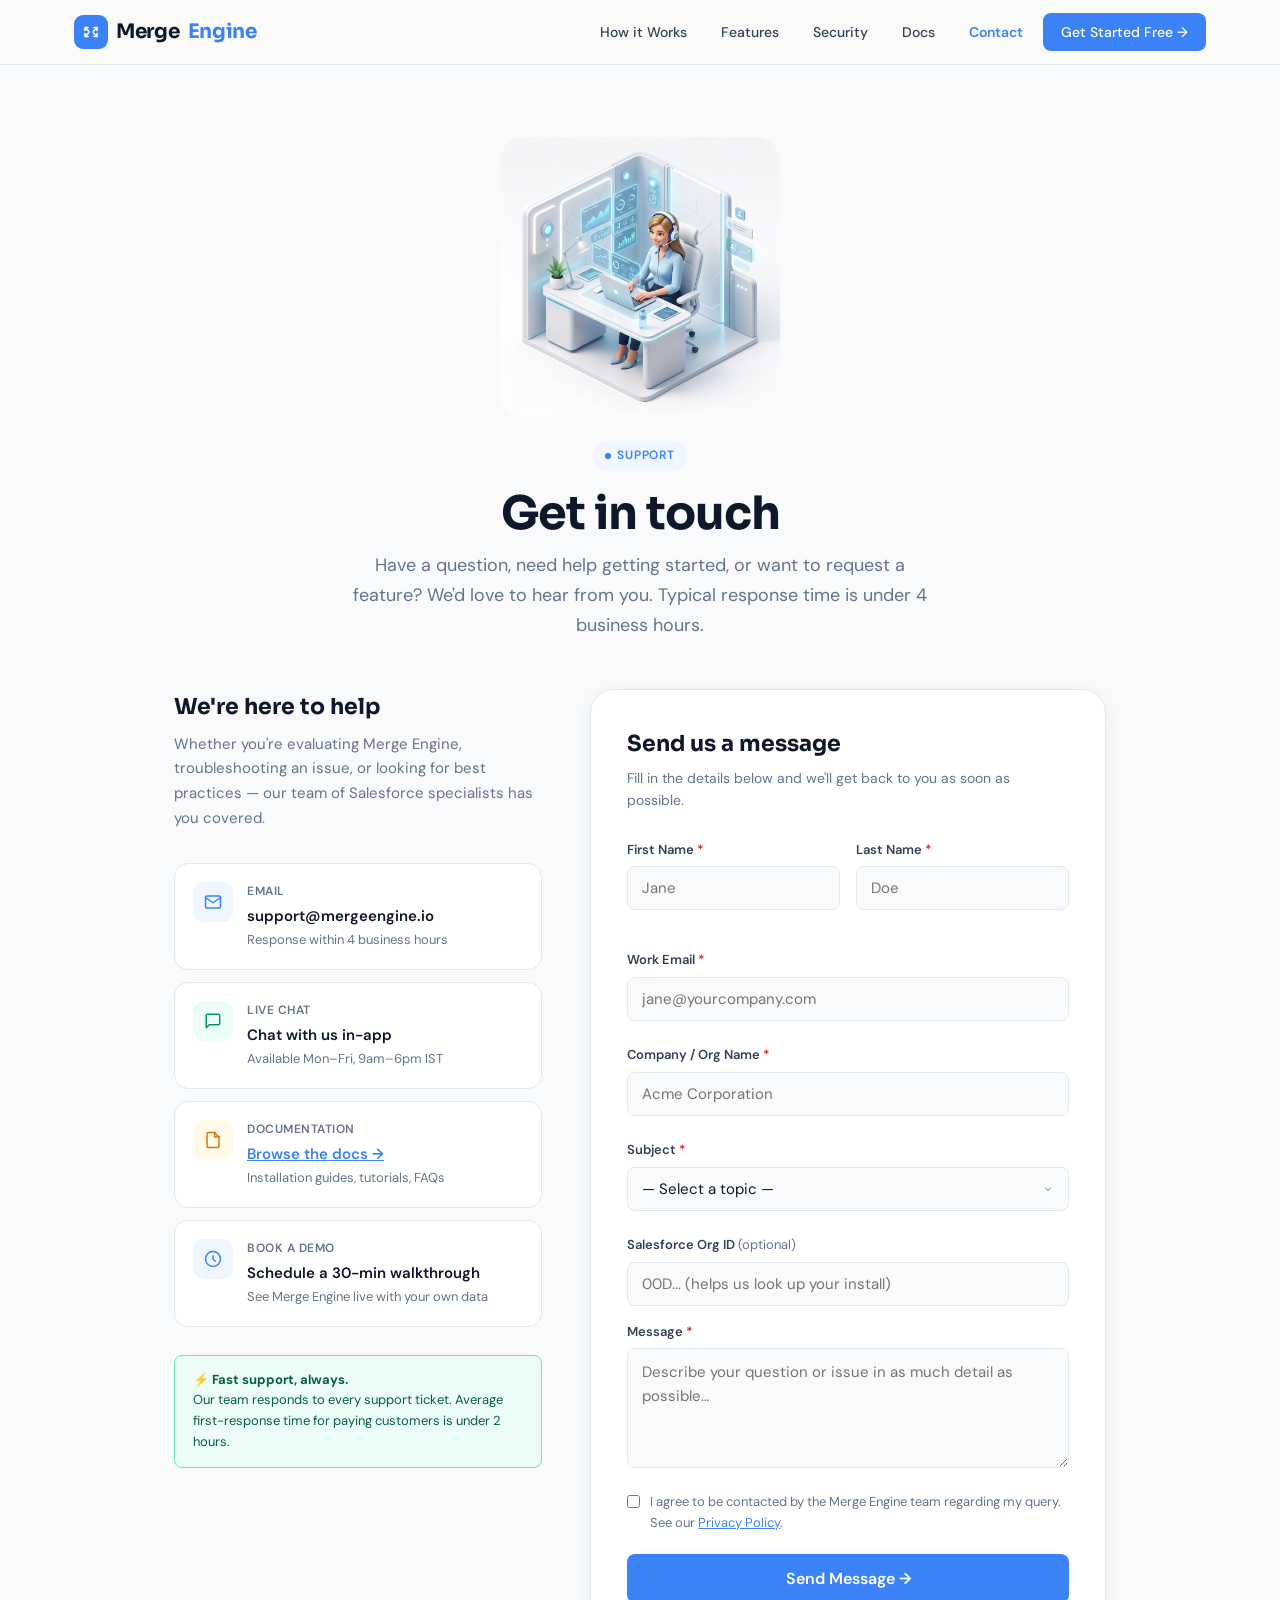
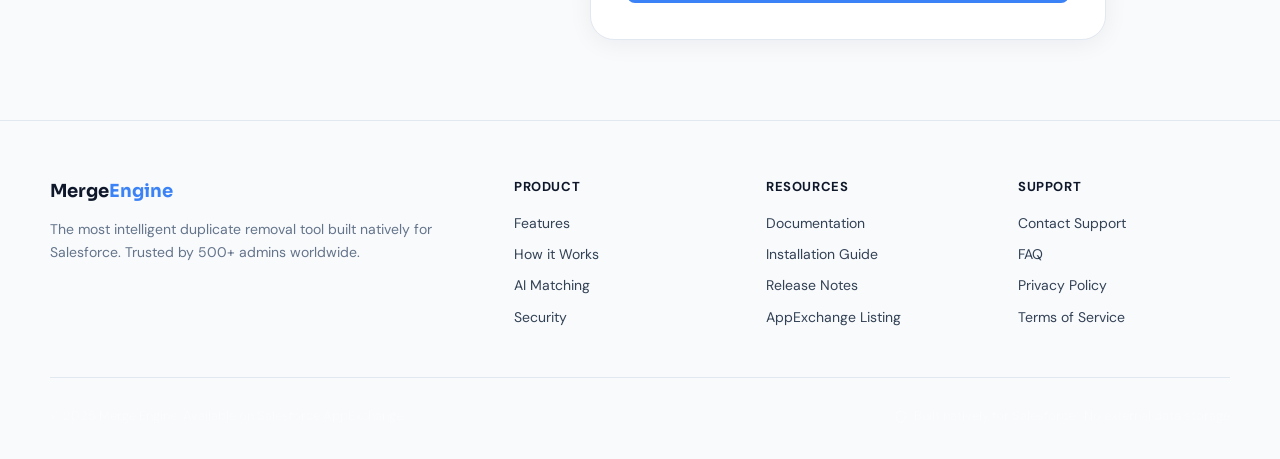
==== commit 28e1df92: "Update site UI, fix styles, and add images" ====
--- a/pages/contact.html
+++ b/pages/contact.html
@@ -52,6 +52,7 @@
 
 <!-- CONTACT HERO -->
 <div class="contact-hero">
+  <img src="../images/contact_hero.png" alt="Merge Engine Customer Support" style="width:280px;height:auto;margin:0 auto 24px;display:block;border-radius:24px;">
   <div class="section-tag" style="margin-bottom:16px"><div class="dot"></div> Support</div>
   <h1 class="section-headline" style="text-align:center;margin-bottom:12px">Get in touch</h1>
   <p class="section-sub center">Have a question, need help getting started, or want to request a feature? We'd love to hear from you. Typical response time is under 4 business hours.</p>
@@ -121,7 +122,11 @@
     <h3>Send us a message</h3>
     <p>Fill in the details below and we'll get back to you as soon as possible.</p>
 
-    <form id="contactForm" novalidate>
+    <form id="contactForm" action="https://webto.salesforce.com/servlet/servlet.WebToCase?encoding=UTF-8" method="POST" target="sf_frame" novalidate>
+      <input type="hidden" name="orgid" value="00DgK00000LUlGj">
+      <input type="hidden" name="retURL" value="https://vipulamila.github.io/merge-website/pages/contact.html?success=true">
+      <input type="hidden" id="name" name="name">
+
       <div class="form-row">
         <div class="form-group">
           <label for="firstName">First Name <span style="color:var(--red)">*</span></label>
@@ -170,7 +175,7 @@
 
       <div class="form-group">
         <label for="message">Message <span style="color:var(--red)">*</span></label>
-        <textarea id="message" name="message" placeholder="Describe your question or issue in as much detail as possible…"></textarea>
+        <textarea id="message" name="description" placeholder="Describe your question or issue in as much detail as possible…"></textarea>
         <span class="field-error" id="messageError"></span>
       </div>
 
@@ -189,6 +194,8 @@
       </button>
     </form>
 
+    <iframe name="sf_frame" id="sf_frame" style="display:none"></iframe>
+
     <div class="success-banner" id="successBanner">
       <h4>✓ Message sent successfully!</h4>
       <p>Thanks for reaching out. We'll reply to your email within 4 business hours. In the meantime, you might find your answer in our <a href="documentation.html" style="color:#047857;text-decoration:underline;font-weight:600">documentation</a>.</p>
--- a/css/styles.css
+++ b/css/styles.css
@@ -1,28 +1,28 @@
 :root {
-  --ink: #0f1117;
-  --ink2: #3a3d4a;
-  --ink3: #6b7080;
-  --bg: #fafaf8;
-  --bg2: #f3f2ee;
-  --bg3: #eae9e3;
+  --ink: #0f172a;
+  --ink2: #334155;
+  --ink3: #64748b;
+  --bg: #f8fafc;
+  --bg2: #f1f5f9;
+  --bg3: #e2e8f0;
   --white: #ffffff;
-  --accent: #2563eb;
-  --accent2: #1d4ed8;
-  --accent-soft: #eff4ff;
-  --accent-mid: #bfcfff;
+  --accent: #3b82f6;
+  --accent2: #2563eb;
+  --accent-soft: #eff6ff;
+  --accent-mid: #bfdbfe;
   --green: #059669;
   --green-soft: #ecfdf5;
   --amber: #d97706;
   --amber-soft: #fffbeb;
   --red: #dc2626;
   --red-soft: #fef2f2;
-  --border: #e2e1db;
-  --border2: #cccbc4;
+  --border: #e2e8f0;
+  --border2: #cbd5e1;
   --radius: 14px;
   --radius-sm: 8px;
   --radius-lg: 24px;
-  --shadow: 0 2px 20px rgba(15,17,23,0.07);
-  --shadow-lg: 0 8px 48px rgba(15,17,23,0.12);
+  --shadow: 0 4px 24px rgba(15,23,42,0.06);
+  --shadow-lg: 0 12px 48px rgba(15,23,42,0.08);
   --font: 'DM Sans', sans-serif;
   --font-display: 'Sora', sans-serif;
 }
@@ -134,11 +134,11 @@
 .fc-dot{width:8px;height:8px;border-radius:50%}
 
 /* ── STATS BAR ── */
-.stats-bar{background:var(--ink);padding:40px 24px}
-.stats-inner{max-width:1180px;margin:0 auto;display:grid;grid-template-columns:repeat(4,1fr);gap:1px;background:rgba(255,255,255,0.08);border-radius:var(--radius)}
-.stat-item{background:var(--ink);padding:28px 24px;border-radius:var(--radius);text-align:center}
+.stats-bar{background:linear-gradient(135deg,var(--accent) 0%,var(--accent2) 100%);padding:40px 24px}
+.stats-inner{max-width:1180px;margin:0 auto;display:grid;grid-template-columns:repeat(4,1fr);gap:1px;background:rgba(255,255,255,0.2);border-radius:var(--radius)}
+.stat-item{background:rgba(255,255,255,0.1);backdrop-filter:blur(10px);padding:28px 24px;border-radius:var(--radius);text-align:center}
 .stat-num{font-family:var(--font-display);font-size:clamp(28px,4vw,42px);font-weight:800;color:#fff;letter-spacing:-1px}
-.stat-label{font-size:14px;color:rgba(255,255,255,0.5);margin-top:4px;font-weight:400}
+.stat-label{font-size:14px;color:rgba(255,255,255,0.9);margin-top:4px;font-weight:500}
 
 /* ── HOW IT WORKS ── */
 .steps{display:grid;grid-template-columns:repeat(4,1fr);gap:0;margin-top:60px;position:relative}
@@ -169,28 +169,42 @@
 .feature-tag{font-size:12px;font-weight:500;padding:4px 10px;border-radius:6px;background:var(--bg2);color:var(--ink2)}
 
 /* ── AI SECTION ── */
-.ai-section{background:linear-gradient(135deg,#0f1117 0%,#1a1d2e 50%,#0f1117 100%);padding:88px 24px;position:relative;overflow:hidden}
-.ai-bg-grid{position:absolute;inset:0;background-image:linear-gradient(rgba(37,99,235,0.07) 1px,transparent 1px),linear-gradient(90deg,rgba(37,99,235,0.07) 1px,transparent 1px);background-size:40px 40px;pointer-events:none}
+.ai-section{background:linear-gradient(135deg,var(--accent-soft) 0%,var(--white) 50%,var(--accent-soft) 100%);padding:88px 24px;position:relative;overflow:hidden;border-top:1px solid var(--border)}
+.ai-bg-grid{position:absolute;inset:0;background-image:linear-gradient(rgba(37,99,235,0.05) 1px,transparent 1px),linear-gradient(90deg,rgba(37,99,235,0.05) 1px,transparent 1px);background-size:40px 40px;pointer-events:none}
 .ai-inner{max-width:1180px;margin:0 auto;position:relative;display:grid;grid-template-columns:1fr 1fr;gap:64px;align-items:center}
-.ai-tag{display:inline-flex;align-items:center;gap:6px;background:rgba(37,99,235,0.2);border:1px solid rgba(37,99,235,0.3);color:#93c5fd;font-size:12px;font-weight:600;padding:5px 12px;border-radius:99px;margin-bottom:16px;text-transform:uppercase;letter-spacing:0.8px}
-.ai-headline{font-family:var(--font-display);font-size:clamp(28px,4vw,44px);font-weight:800;letter-spacing:-1px;color:#fff;line-height:1.1;margin-bottom:16px}
-.ai-sub{font-size:16px;color:rgba(255,255,255,0.55);line-height:1.65;margin-bottom:32px}
+.ai-tag{display:inline-flex;align-items:center;gap:6px;background:var(--white);border:1px solid var(--accent-mid);color:var(--accent);font-size:12px;font-weight:600;padding:5px 12px;border-radius:99px;margin-bottom:16px;text-transform:uppercase;letter-spacing:0.8px;box-shadow:0 2px 10px rgba(37,99,235,0.05)}
+.ai-headline{font-family:var(--font-display);font-size:clamp(28px,4vw,44px);font-weight:800;letter-spacing:-1px;color:var(--ink);line-height:1.1;margin-bottom:16px}
+.ai-sub{font-size:16px;color:var(--ink3);line-height:1.65;margin-bottom:32px}
 .ai-chips{display:flex;flex-wrap:wrap;gap:8px;margin-bottom:28px}
-.ai-chip{display:flex;align-items:center;gap:6px;background:rgba(255,255,255,0.07);border:1px solid rgba(255,255,255,0.12);color:rgba(255,255,255,0.75);font-size:13px;font-weight:500;padding:7px 14px;border-radius:99px}
-.ai-chip .chip-dot{width:7px;height:7px;border-radius:50%;background:#60a5fa}
-.ai-visual{background:rgba(255,255,255,0.04);border:1px solid rgba(255,255,255,0.1);border-radius:var(--radius-lg);padding:24px;backdrop-filter:blur(8px)}
+.ai-chip{display:flex;align-items:center;gap:6px;background:var(--white);border:1px solid var(--border);color:var(--ink2);font-size:13px;font-weight:500;padding:7px 14px;border-radius:99px;box-shadow:0 2px 8px rgba(15,23,42,0.04)}
+.ai-chip .chip-dot{width:7px;height:7px;border-radius:50%;background:var(--accent)}
+.ai-visual{background:rgba(255,255,255,0.7);border:1px solid var(--border);border-radius:var(--radius-lg);padding:24px;backdrop-filter:blur(8px);box-shadow:var(--shadow-lg)}
 .ai-field-grid{display:flex;flex-wrap:wrap;gap:8px;margin-top:14px}
 .ai-field-chip{padding:8px 14px;border-radius:99px;font-size:13px;font-weight:500;cursor:pointer;transition:all 0.2s}
-.ai-field-chip.selected{background:rgba(37,99,235,0.3);border:1.5px solid #60a5fa;color:#93c5fd}
-.ai-field-chip.unselected{background:rgba(255,255,255,0.06);border:1px solid rgba(255,255,255,0.12);color:rgba(255,255,255,0.5)}
+.ai-field-chip.selected{background:var(--accent-soft);border:1.5px solid var(--accent);color:var(--accent2)}
+.ai-field-chip.unselected{background:var(--bg2);border:1px solid var(--border);color:var(--ink3)}
 .ai-mode-row{display:flex;gap:6px;margin-top:6px}
-.ai-mode-btn{flex:1;padding:5px;border-radius:6px;border:1px solid rgba(255,255,255,0.12);background:rgba(255,255,255,0.05);color:rgba(255,255,255,0.5);font-size:11px;font-weight:600;cursor:pointer;transition:all 0.2s}
-.ai-mode-btn.active{background:rgba(37,99,235,0.3);border-color:#60a5fa;color:#93c5fd}
-.ai-result-preview{margin-top:20px;background:rgba(255,255,255,0.04);border:1px solid rgba(255,255,255,0.08);border-radius:var(--radius-sm);overflow:hidden}
-.ai-result-row{padding:10px 14px;display:flex;align-items:center;gap:10px;border-bottom:1px solid rgba(255,255,255,0.06);font-size:12px;color:rgba(255,255,255,0.7)}
+.ai-mode-btn{flex:1;padding:5px;border-radius:6px;border:1px solid var(--border);background:var(--bg);color:var(--ink3);font-size:11px;font-weight:600;cursor:pointer;transition:all 0.2s}
+.ai-mode-btn.active{background:var(--accent);border-color:var(--accent2);color:#fff}
+.ai-result-preview{margin-top:20px;background:var(--white);border:1px solid var(--border);border-radius:var(--radius-sm);overflow:hidden;box-shadow:0 4px 12px rgba(15,23,42,0.03)}
+.ai-result-row{padding:10px 14px;display:flex;align-items:center;gap:10px;border-bottom:1px solid var(--bg2);font-size:12px;color:var(--ink2)}
 .ai-result-row:last-child{border-bottom:none}
-.ai-match-pct{font-weight:700;font-size:13px;color:#34d399;min-width:42px}
-.ai-match-field{color:#93c5fd;font-size:11px}
+.ai-match-pct{font-weight:700;font-size:13px;color:var(--green);min-width:42px}
+.ai-match-field{color:var(--accent);font-size:11px}
+
+/* ── PRODUCT TOUR ── */
+.product-tour{background:var(--bg2);padding:100px 24px;overflow:hidden;border-top:1px solid var(--border)}
+.product-tour::before{content:'';position:absolute;top:0;left:0;width:100%;height:100%;background:radial-gradient(circle at 50% 0%, var(--accent-soft) 0%, transparent 60%);pointer-events:none}
+.tour-grid{display:grid;grid-template-columns:1fr 1fr;gap:32px;margin-top:56px;position:relative;z-index:1}
+.tour-card{background:var(--white);border:1px solid var(--border);border-radius:24px;padding:24px;transition:all 0.4s cubic-bezier(0.16, 1, 0.3, 1);display:flex;flex-direction:column;box-shadow:var(--shadow)}
+.tour-card:hover{transform:translateY(-6px);border-color:var(--accent-mid);box-shadow:var(--shadow-lg)}
+.tour-image-wrapper{position:relative;border-radius:14px;overflow:hidden;background:var(--bg);border:1px solid var(--border);margin-bottom:24px;box-shadow:0 8px 24px rgba(15,23,42,0.06)}
+.tour-img{width:100%;height:auto;aspect-ratio:16/9;object-fit:cover;display:block;transition:transform 0.7s cubic-bezier(0.16, 1, 0.3, 1)}
+.tour-card:hover .tour-img{transform:scale(1.04)}
+.tour-glass-overlay{position:absolute;inset:0;background:linear-gradient(135deg, rgba(255,255,255,0.4) 0%, transparent 40%, rgba(0,0,0,0.05) 100%);pointer-events:none}
+.tour-content{flex:1;display:flex;flex-direction:column;justify-content:center}
+.tour-content h3{font-family:var(--font-display);font-size:22px;font-weight:700;color:var(--ink);margin-bottom:12px;letter-spacing:-0.3px}
+.tour-content p{font-size:15px;color:var(--ink3);line-height:1.6}
 
 /* ── SECURITY ── */
 .security-grid{display:grid;grid-template-columns:repeat(3,1fr);gap:20px;margin-top:52px}
@@ -259,26 +273,26 @@
 .faq-a p{font-size:15px;color:var(--ink3);line-height:1.7}
 
 /* ── CTA ── */
-.cta-section{background:var(--accent);padding:88px 24px;text-align:center;position:relative;overflow:hidden}
-.cta-section::before{content:'';position:absolute;inset:0;background:radial-gradient(ellipse at 30% 50%,rgba(255,255,255,0.1) 0%,transparent 60%)}
-.cta-section::after{content:'';position:absolute;inset:0;background:radial-gradient(ellipse at 70% 50%,rgba(255,255,255,0.08) 0%,transparent 60%)}
+.cta-section{background:var(--bg2);padding:88px 24px;text-align:center;position:relative;overflow:hidden;border-top:1px solid var(--border)}
+.cta-section::before{content:'';position:absolute;inset:0;background:radial-gradient(ellipse at 30% 50%,rgba(59,130,246,0.1) 0%,transparent 60%)}
+.cta-section::after{content:'';position:absolute;inset:0;background:radial-gradient(ellipse at 70% 50%,rgba(59,130,246,0.05) 0%,transparent 60%)}
 .cta-inner{position:relative;z-index:1;max-width:640px;margin:0 auto}
-.cta-inner h2{font-family:var(--font-display);font-size:clamp(28px,4vw,46px);font-weight:800;color:#fff;letter-spacing:-1px;margin-bottom:14px}
-.cta-inner p{font-size:17px;color:rgba(255,255,255,0.75);margin-bottom:32px}
-.btn-white{background:#fff;color:var(--accent);font-family:var(--font);font-size:16px;font-weight:700;padding:14px 32px;border-radius:var(--radius-sm);border:none;cursor:pointer;transition:transform 0.15s,box-shadow 0.15s;display:inline-block}
-.btn-white:hover{transform:translateY(-2px);box-shadow:0 8px 28px rgba(0,0,0,0.18)}
+.cta-inner h2{font-family:var(--font-display);font-size:clamp(28px,4vw,46px);font-weight:800;color:var(--ink);letter-spacing:-1px;margin-bottom:14px}
+.cta-inner p{font-size:17px;color:var(--ink3);margin-bottom:32px}
+.btn-white{background:var(--accent);color:#fff;font-family:var(--font);font-size:16px;font-weight:700;padding:14px 32px;border-radius:var(--radius-sm);border:none;cursor:pointer;transition:transform 0.15s,box-shadow 0.15s;display:inline-block;box-shadow:0 8px 24px rgba(59,130,246,0.25)}
+.btn-white:hover{transform:translateY(-2px);box-shadow:0 12px 32px rgba(59,130,246,0.35);background:var(--accent2)}
 
 /* ── FOOTER ── */
-footer{background:var(--ink);color:rgba(255,255,255,0.55);padding:56px 24px 32px}
+footer{background:var(--bg);color:var(--ink3);padding:56px 24px 32px;border-top:1px solid var(--border)}
 .footer-inner{max-width:1180px;margin:0 auto}
 .footer-top{display:grid;grid-template-columns:2fr 1fr 1fr 1fr;gap:40px;margin-bottom:40px}
-.footer-brand p{font-size:14px;line-height:1.65;margin-top:12px;color:rgba(255,255,255,0.4)}
-.footer-col h5{font-size:13px;font-weight:700;color:rgba(255,255,255,0.8);text-transform:uppercase;letter-spacing:0.6px;margin-bottom:14px}
-.footer-col a{display:block;font-size:14px;color:rgba(255,255,255,0.45);margin-bottom:9px;transition:color 0.15s}
-.footer-col a:hover{color:rgba(255,255,255,0.85)}
-.footer-bottom{border-top:1px solid rgba(255,255,255,0.08);padding-top:28px;display:flex;justify-content:space-between;align-items:center;flex-wrap:wrap;gap:12px;font-size:13px}
-.footer-logo-text{font-family:var(--font-display);font-size:18px;font-weight:700;color:#fff}
-.footer-logo-text span{color:#60a5fa}
+.footer-brand p{font-size:14px;line-height:1.65;margin-top:12px;color:var(--ink3)}
+.footer-col h5{font-size:13px;font-weight:700;color:var(--ink);text-transform:uppercase;letter-spacing:0.6px;margin-bottom:14px}
+.footer-col a{display:block;font-size:14px;color:var(--ink2);margin-bottom:9px;transition:color 0.15s}
+.footer-col a:hover{color:var(--accent)}
+.footer-bottom{border-top:1px solid var(--border);padding-top:28px;display:flex;justify-content:space-between;align-items:center;flex-wrap:wrap;gap:12px;font-size:13px;color:var(--ink3)}
+.footer-logo-text{font-family:var(--font-display);font-size:18px;font-weight:700;color:var(--ink)}
+.footer-logo-text span{color:var(--accent)}
 
 /* ── CONTACT PAGE ── */
 .contact-hero{padding:72px 24px 48px;text-align:center}
@@ -372,6 +386,7 @@
   .steps{grid-template-columns:repeat(2,1fr);gap:32px}
   .steps::before{display:none}
   .ai-inner{grid-template-columns:1fr}
+  .tour-grid{grid-template-columns:1fr;gap:24px}
   .ba-grid{grid-template-columns:1fr}
   .security-grid{grid-template-columns:1fr}
   .testi-grid{grid-template-columns:1fr}
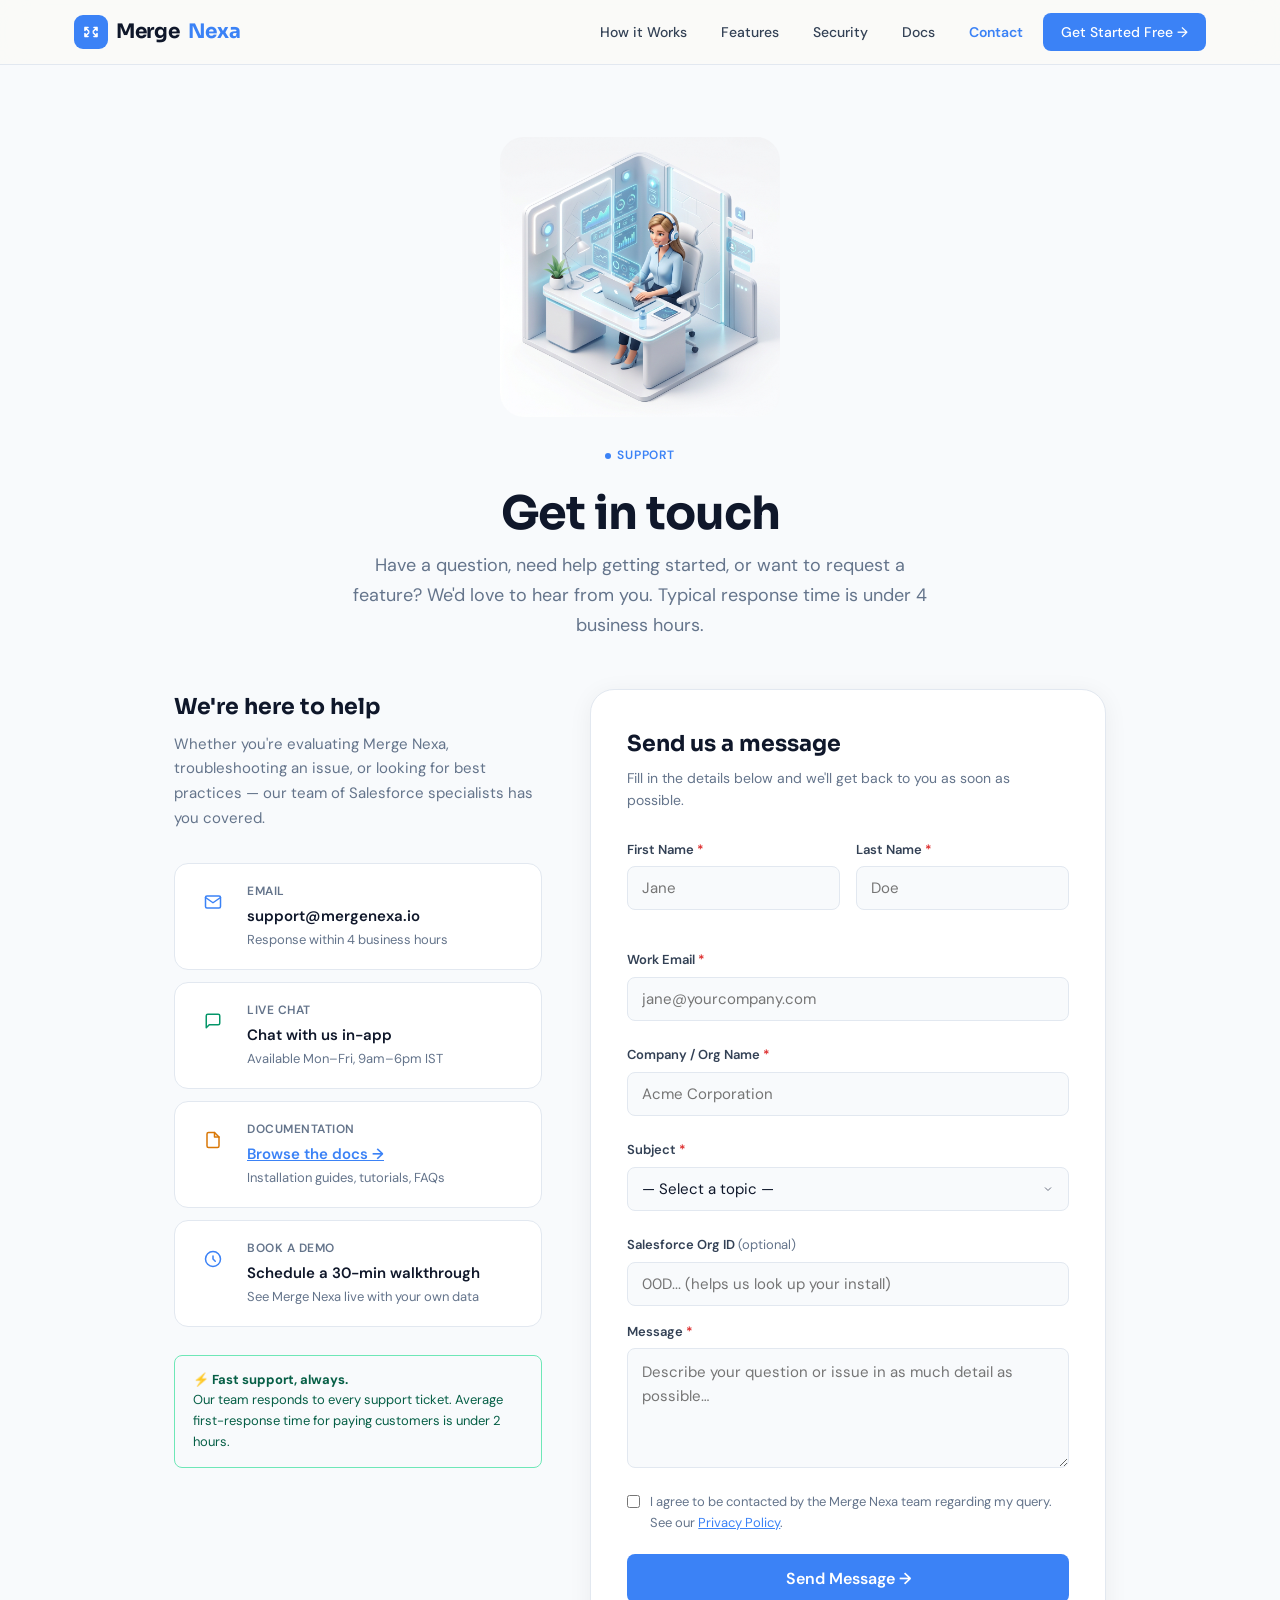
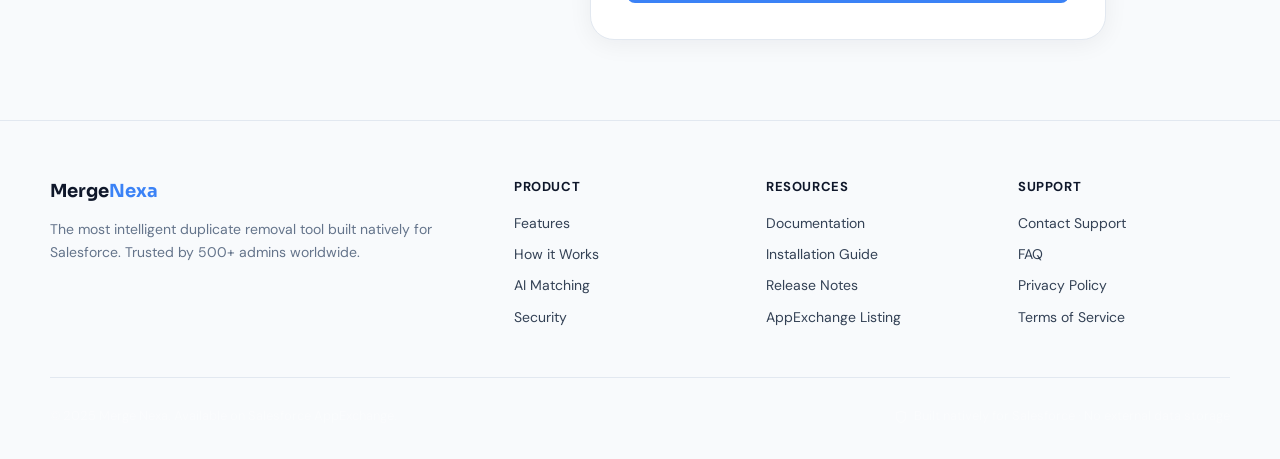
==== commit fbfe9e24: "Rename product to MergeNexa" ====
--- a/pages/contact.html
+++ b/pages/contact.html
@@ -3,8 +3,8 @@
 <head>
 <meta charset="UTF-8">
 <meta name="viewport" content="width=device-width, initial-scale=1.0">
-<title>Contact Us — Merge Engine</title>
-<meta name="description" content="Get in touch with the Merge Engine team. We're here to help with installation, support, and any questions about Salesforce duplicate management.">
+<title>Contact Us — Merge Nexa</title>
+<meta name="description" content="Get in touch with the Merge Nexa team. We're here to help with installation, support, and any questions about Salesforce duplicate management.">
 <link rel="preconnect" href="https://fonts.googleapis.com">
 <link rel="preconnect" href="https://fonts.gstatic.com" crossorigin>
 <link href="https://fonts.googleapis.com/css2?family=Sora:wght@300;400;500;600;700;800&family=DM+Sans:ital,opsz,wght@0,9..40,300;0,9..40,400;0,9..40,500;0,9..40,600;1,9..40,300&display=swap" rel="stylesheet">
@@ -14,7 +14,7 @@
 
 <!-- LOADER -->
 <div id="loader">
-  <div class="loader-logo">Merge<span>Engine</span></div>
+  <div class="loader-logo">Merge<span>Nexa</span></div>
   <div class="loader-track"><div class="loader-fill" id="loaderFill"></div></div>
   <div class="loader-msg" id="loaderMsg">Loading…</div>
 </div>
@@ -26,7 +26,7 @@
       <div class="logo-icon">
         <svg viewBox="0 0 24 24"><path d="M8 6H4v4M4 6l5 5M16 6h4v4M20 6l-5 5M8 18H4v-4M4 18l5-5M16 18h4v-4M20 18l-5-5"/></svg>
       </div>
-      Merge<span style="color:var(--accent)">Engine</span>
+      Merge<span style="color:var(--accent)">Nexa</span>
     </a>
     <div class="nav-links">
       <a href="../index.html#how-it-works">How it Works</a>
@@ -52,7 +52,7 @@
 
 <!-- CONTACT HERO -->
 <div class="contact-hero">
-  <img src="../images/contact_hero.png" alt="Merge Engine Customer Support" style="width:280px;height:auto;margin:0 auto 24px;display:block;border-radius:24px;">
+  <img src="../images/contact_hero.png" alt="Merge Nexa Customer Support" style="width:280px;height:auto;margin:0 auto 24px;display:block;border-radius:24px;">
   <div class="section-tag" style="margin-bottom:16px"><div class="dot"></div> Support</div>
   <h1 class="section-headline" style="text-align:center;margin-bottom:12px">Get in touch</h1>
   <p class="section-sub center">Have a question, need help getting started, or want to request a feature? We'd love to hear from you. Typical response time is under 4 business hours.</p>
@@ -64,7 +64,7 @@
   <!-- LEFT: Info -->
   <div class="contact-info">
     <h3>We're here to help</h3>
-    <p>Whether you're evaluating Merge Engine, troubleshooting an issue, or looking for best practices — our team of Salesforce specialists has you covered.</p>
+    <p>Whether you're evaluating Merge Nexa, troubleshooting an issue, or looking for best practices — our team of Salesforce specialists has you covered.</p>
 
     <div class="contact-method">
       <div class="cm-icon" style="background:var(--accent-soft)">
@@ -72,7 +72,7 @@
       </div>
       <div>
         <div class="cm-label">Email</div>
-        <div class="cm-value">support@mergeengine.io</div>
+        <div class="cm-value">support@mergenexa.io</div>
         <div class="cm-sub">Response within 4 business hours</div>
       </div>
     </div>
@@ -106,7 +106,7 @@
       <div>
         <div class="cm-label">Book a Demo</div>
         <div class="cm-value">Schedule a 30-min walkthrough</div>
-        <div class="cm-sub">See Merge Engine live with your own data</div>
+        <div class="cm-sub">See Merge Nexa live with your own data</div>
       </div>
     </div>
 
@@ -182,7 +182,7 @@
       <div class="form-group" style="flex-direction:row;align-items:flex-start;gap:10px;margin-bottom:20px">
         <input type="checkbox" id="consent" name="consent" style="width:auto;margin-top:3px;accent-color:var(--accent)">
         <label for="consent" style="font-size:13px;color:var(--ink3);font-weight:400;cursor:pointer">
-          I agree to be contacted by the Merge Engine team regarding my query. See our <a href="privacy.html" style="color:var(--accent);text-decoration:underline">Privacy Policy</a>.
+          I agree to be contacted by the Merge Nexa team regarding my query. See our <a href="privacy.html" style="color:var(--accent);text-decoration:underline">Privacy Policy</a>.
         </label>
       </div>
 
@@ -208,7 +208,7 @@
   <div class="footer-inner">
     <div class="footer-top">
       <div class="footer-brand">
-        <div class="footer-logo-text">Merge<span>Engine</span></div>
+        <div class="footer-logo-text">Merge<span>Nexa</span></div>
         <p>The most intelligent duplicate removal tool built natively for Salesforce. Trusted by 500+ admins worldwide.</p>
       </div>
       <div class="footer-col">
@@ -234,7 +234,7 @@
       </div>
     </div>
     <div class="footer-bottom">
-      <div style="font-size:13px;color:rgba(255,255,255,0.35)">© 2025 Merge Engine. Available on Salesforce AppExchange.</div>
+      <div style="font-size:13px;color:rgba(255,255,255,0.35)">© 2025 Merge Nexa. Available on Salesforce AppExchange.</div>
       <div style="display:flex;align-items:center;gap:6px;font-size:13px;color:rgba(255,255,255,0.35)">
         <svg width="14" height="14" viewBox="0 0 24 24" fill="none" stroke="currentColor" stroke-width="2" stroke-linecap="round"><path d="M12 22s8-4 8-10V5l-8-3-8 3v7c0 6 8 10 8 10z"/></svg>
         Built natively for Salesforce · No external data storage
--- a/css/styles.css
+++ b/css/styles.css
@@ -8,14 +8,14 @@
   --white: #ffffff;
   --accent: #3b82f6;
   --accent2: #2563eb;
-  --accent-soft: #eff6ff;
+  /* --accent-soft: #eff6ff; */
   --accent-mid: #bfdbfe;
   --green: #059669;
-  --green-soft: #ecfdf5;
+  /* --green-soft: #ecfdf5; */
   --amber: #d97706;
-  --amber-soft: #fffbeb;
+  /* --amber-soft: #fffbeb; */
   --red: #dc2626;
-  --red-soft: #fef2f2;
+  /* --red-soft: #fef2f2; */
   --border: #e2e8f0;
   --border2: #cbd5e1;
   --radius: 14px;
@@ -29,7 +29,8 @@
 *,*::before,*::after{box-sizing:border-box;margin:0;padding:0}
 html{scroll-behavior:smooth;font-size:16px}
 body{font-family:var(--font);background:var(--bg);color:var(--ink);line-height:1.6;overflow-x:hidden}
-img{max-width:100%;display:block}
+img{max-width:100%;display:block;border-radius:var(--radius-lg);transition:transform 0.4s cubic-bezier(0.16, 1, 0.3, 1), box-shadow 0.4s cubic-bezier(0.16, 1, 0.3, 1)}
+img:hover:not(.testi-avatar){transform:translateY(-4px) scale(1.02)}
 a{color:inherit;text-decoration:none}
 button{cursor:pointer;font-family:var(--font)}
 
@@ -91,7 +92,7 @@
 .avatar{width:32px;height:32px;border-radius:50%;border:2px solid var(--white);background:var(--accent-mid);margin-left:-8px;display:flex;align-items:center;justify-content:center;font-size:11px;font-weight:700;color:var(--accent)}
 .avatar:first-child{margin-left:0}
 .hero-stars{display:flex;align-items:center;gap:4px;color:#f59e0b;font-size:14px}
-.hero-visual{position:relative}
+.hero-visual{position:relative;height: -webkit-fill-available;}
 .hero-mockup{background:var(--white);border:1px solid var(--border);border-radius:var(--radius-lg);overflow:hidden;box-shadow:var(--shadow-lg);animation:floatUp 0.8s ease 0.3s both}
 @keyframes floatUp{from{opacity:0;transform:translateY(24px)}to{opacity:1;transform:translateY(0)}}
 .mockup-bar{background:var(--bg2);padding:12px 16px;display:flex;align-items:center;gap:8px;border-bottom:1px solid var(--border)}
@@ -126,7 +127,7 @@
 .merge-btn:hover{background:var(--accent2)}
 .floating-card{position:absolute;background:var(--white);border:1px solid var(--border);border-radius:var(--radius);padding:12px 16px;box-shadow:var(--shadow-lg);font-size:12px;animation:floatCard 6s ease-in-out infinite}
 .fc-1{top:-18px;right:-16px;animation-delay:-2s}
-.fc-2{bottom:60px;left:-24px;animation-delay:-4s}
+.fc-2{bottom: 350px;;left:-24px;animation-delay:-4s}
 @keyframes floatCard{0%,100%{transform:translateY(0)}50%{transform:translateY(-8px)}}
 .fc-num{font-size:22px;font-weight:800;font-family:var(--font-display);color:var(--accent)}
 .fc-label{color:var(--ink3);font-size:11px;margin-top:1px}
@@ -178,14 +179,16 @@
 .ai-chips{display:flex;flex-wrap:wrap;gap:8px;margin-bottom:28px}
 .ai-chip{display:flex;align-items:center;gap:6px;background:var(--white);border:1px solid var(--border);color:var(--ink2);font-size:13px;font-weight:500;padding:7px 14px;border-radius:99px;box-shadow:0 2px 8px rgba(15,23,42,0.04)}
 .ai-chip .chip-dot{width:7px;height:7px;border-radius:50%;background:var(--accent)}
-.ai-visual{background:rgba(255,255,255,0.7);border:1px solid var(--border);border-radius:var(--radius-lg);padding:24px;backdrop-filter:blur(8px);box-shadow:var(--shadow-lg)}
+.ai-visual{background:rgba(255,255,255,0.4);border:1px solid rgba(255,255,255,0.5);border-radius:var(--radius-lg);padding:32px;backdrop-filter:blur(12px);box-shadow:0 20px 50px rgba(15,23,42,0.1);position:relative;z-index:1}
 .ai-field-grid{display:flex;flex-wrap:wrap;gap:8px;margin-top:14px}
-.ai-field-chip{padding:8px 14px;border-radius:99px;font-size:13px;font-weight:500;cursor:pointer;transition:all 0.2s}
-.ai-field-chip.selected{background:var(--accent-soft);border:1.5px solid var(--accent);color:var(--accent2)}
-.ai-field-chip.unselected{background:var(--bg2);border:1px solid var(--border);color:var(--ink3)}
-.ai-mode-row{display:flex;gap:6px;margin-top:6px}
-.ai-mode-btn{flex:1;padding:5px;border-radius:6px;border:1px solid var(--border);background:var(--bg);color:var(--ink3);font-size:11px;font-weight:600;cursor:pointer;transition:all 0.2s}
-.ai-mode-btn.active{background:var(--accent);border-color:var(--accent2);color:#fff}
+.ai-field-chip{padding:12px 18px;border-radius:18px;font-size:14px;font-weight:600;cursor:pointer;transition:all 0.3s cubic-bezier(0.16,1,0.3,1);display:flex;flex-direction:column;gap:8px;background:var(--white);border:1.5px solid var(--border);color:var(--ink2);min-height:82px;justify-content:center}
+.ai-field-chip.selected{background:rgba(255,255,255,0.9);border-color:var(--accent);box-shadow:0 10px 20px rgba(37,99,235,0.08);color:var(--accent2)}
+.ai-field-chip.unselected{background:rgba(255,255,255,0.5);border-color:var(--border);color:var(--ink3);opacity:0.8}
+.ai-field-chip:hover{transform:translateY(-2px);border-color:var(--accent-mid)}
+.ai-mode-row{display:flex;background:var(--bg2);padding:3px;border-radius:8px;gap:2px;margin-top:4px;border:1px solid var(--border)}
+.ai-mode-btn{flex:1;padding:4px 8px;border-radius:6px;border:none;background:transparent;color:var(--ink3);font-size:11px;font-weight:700;cursor:pointer;transition:all 0.2s;text-transform:uppercase;letter-spacing:0.5px}
+.ai-mode-btn.active{background:var(--accent);color:#fff;box-shadow:0 2px 6px rgba(37,99,235,0.2)}
+.ai-field-chip.unselected .ai-mode-row{display:none}
 .ai-result-preview{margin-top:20px;background:var(--white);border:1px solid var(--border);border-radius:var(--radius-sm);overflow:hidden;box-shadow:0 4px 12px rgba(15,23,42,0.03)}
 .ai-result-row{padding:10px 14px;display:flex;align-items:center;gap:10px;border-bottom:1px solid var(--bg2);font-size:12px;color:var(--ink2)}
 .ai-result-row:last-child{border-bottom:none}
@@ -199,7 +202,7 @@
 .tour-card{background:var(--white);border:1px solid var(--border);border-radius:24px;padding:24px;transition:all 0.4s cubic-bezier(0.16, 1, 0.3, 1);display:flex;flex-direction:column;box-shadow:var(--shadow)}
 .tour-card:hover{transform:translateY(-6px);border-color:var(--accent-mid);box-shadow:var(--shadow-lg)}
 .tour-image-wrapper{position:relative;border-radius:14px;overflow:hidden;background:var(--bg);border:1px solid var(--border);margin-bottom:24px;box-shadow:0 8px 24px rgba(15,23,42,0.06)}
-.tour-img{width:100%;height:auto;aspect-ratio:16/9;object-fit:cover;display:block;transition:transform 0.7s cubic-bezier(0.16, 1, 0.3, 1)}
+.tour-img{width:100%;height:auto;object-fit:cover;object-position:center top;display:block;transition:transform 0.7s cubic-bezier(0.16,1,0.3,1)}
 .tour-card:hover .tour-img{transform:scale(1.04)}
 .tour-glass-overlay{position:absolute;inset:0;background:linear-gradient(135deg, rgba(255,255,255,0.4) 0%, transparent 40%, rgba(0,0,0,0.05) 100%);pointer-events:none}
 .tour-content{flex:1;display:flex;flex-direction:column;justify-content:center}
@@ -243,7 +246,7 @@
 .testi-quote{font-size:32px;color:var(--accent-mid);font-family:Georgia,serif;line-height:1;margin-bottom:12px}
 .testi-text{font-size:15px;color:var(--ink2);line-height:1.65;margin-bottom:20px;font-style:italic}
 .testi-author{display:flex;align-items:center;gap:12px}
-.testi-avatar{width:40px;height:40px;border-radius:50%;display:flex;align-items:center;justify-content:center;font-size:13px;font-weight:700;flex-shrink:0}
+.testi-avatar{width:40px;height:40px;border-radius:50% !important;display:flex;align-items:center;justify-content:center;font-size:13px;font-weight:700;flex-shrink:0}
 .testi-name{font-size:14px;font-weight:600;color:var(--ink)}
 .testi-role{font-size:12px;color:var(--ink3)}
 .testi-stars{display:flex;gap:2px;color:#f59e0b;font-size:12px;margin-bottom:10px}
@@ -347,6 +350,7 @@
 .docs-callout{background:var(--accent-soft);border-left:3px solid var(--accent);border-radius:0 var(--radius-sm) var(--radius-sm) 0;padding:16px 20px;margin:20px 0;font-size:14px;color:var(--ink2);line-height:1.65}
 .docs-callout strong{color:var(--accent)}
 .docs-badge{display:inline-block;font-size:11px;font-weight:700;padding:2px 8px;border-radius:4px;margin-left:8px;vertical-align:middle}
+
 .docs-badge.new{background:var(--accent-soft);color:var(--accent)}
 .docs-badge.required{background:var(--red-soft);color:var(--red)}
 
@@ -381,7 +385,9 @@
   .section{padding:64px 20px}
   .hero{padding:48px 20px 0}
   .hero-inner{grid-template-columns:1fr;gap:40px}
-  .hero-visual{display:none}
+  .hero-visual{display:block; margin-top:10px; margin-bottom:20px}
+  .fc-1{right:-5px; top:-10px}
+  .fc-2{left:-5px; bottom:30px}
   .stats-inner{grid-template-columns:repeat(2,1fr)}
   .steps{grid-template-columns:repeat(2,1fr);gap:32px}
   .steps::before{display:none}
